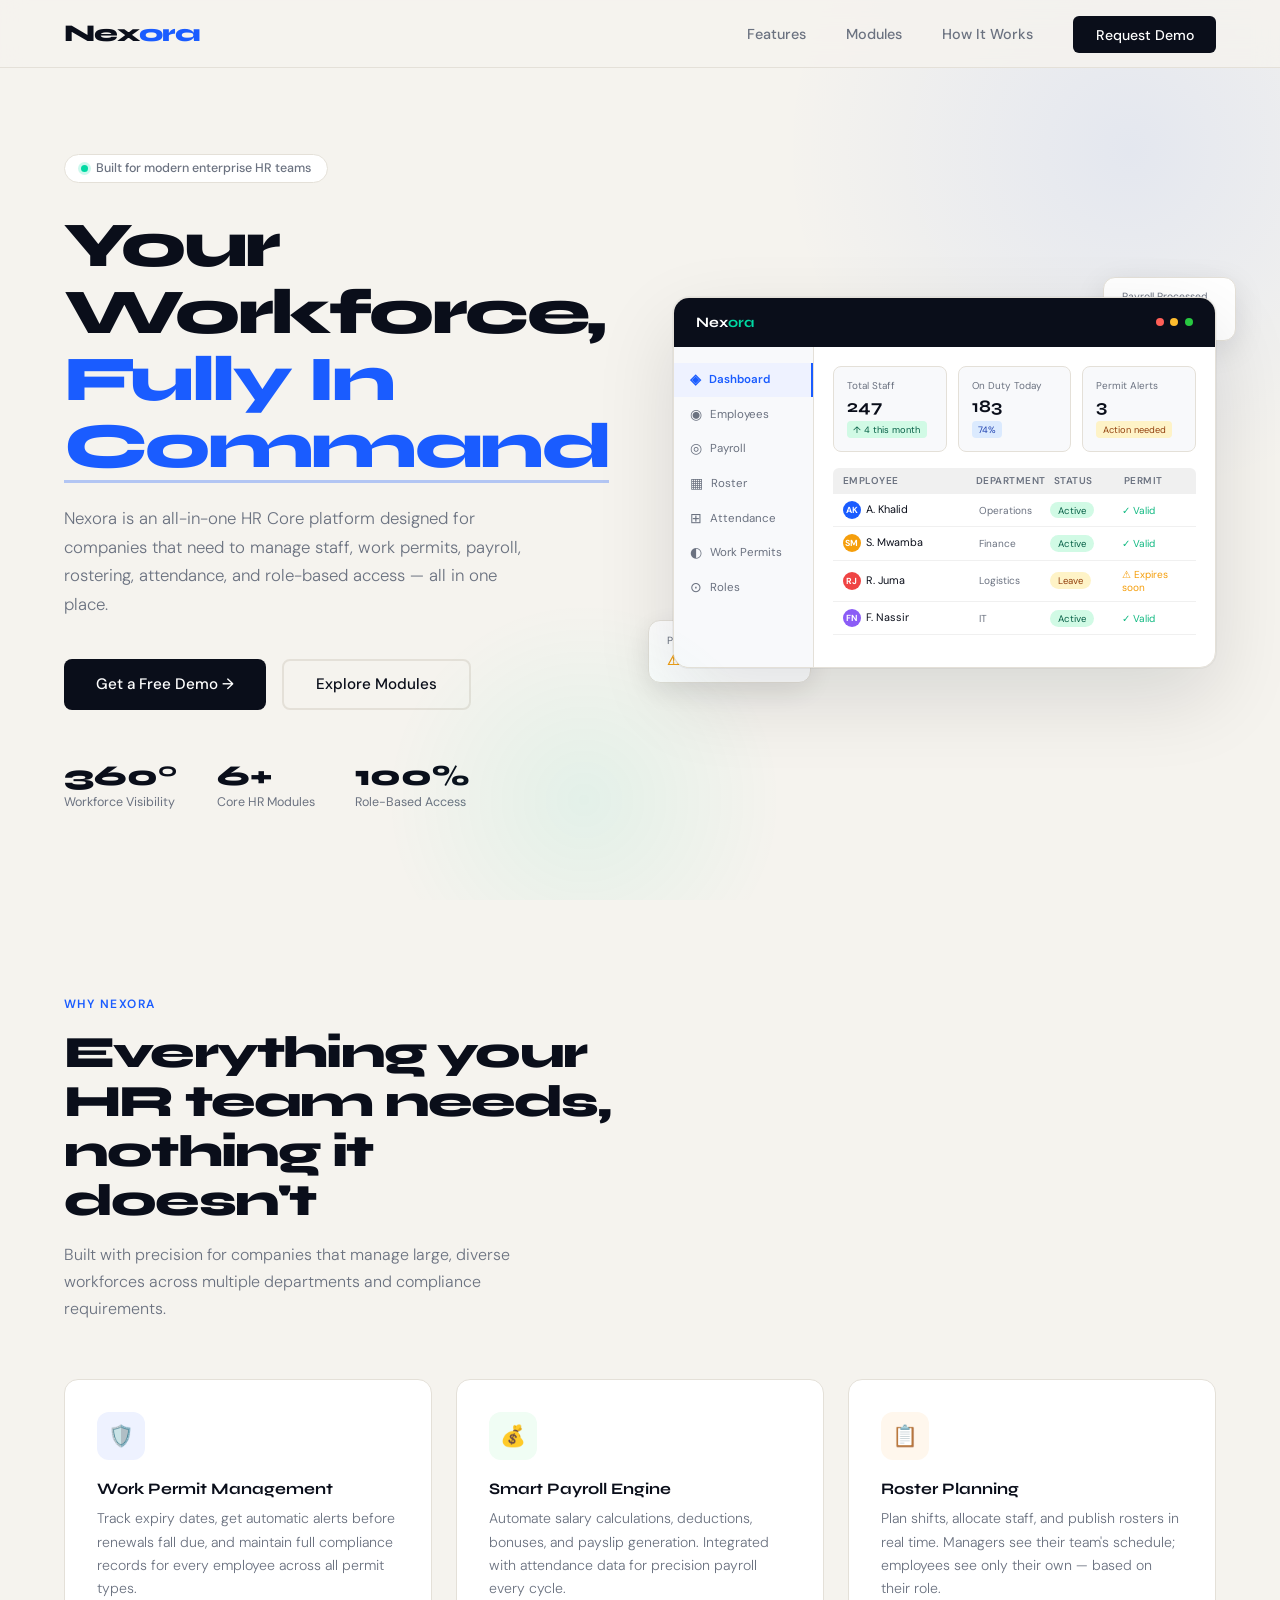
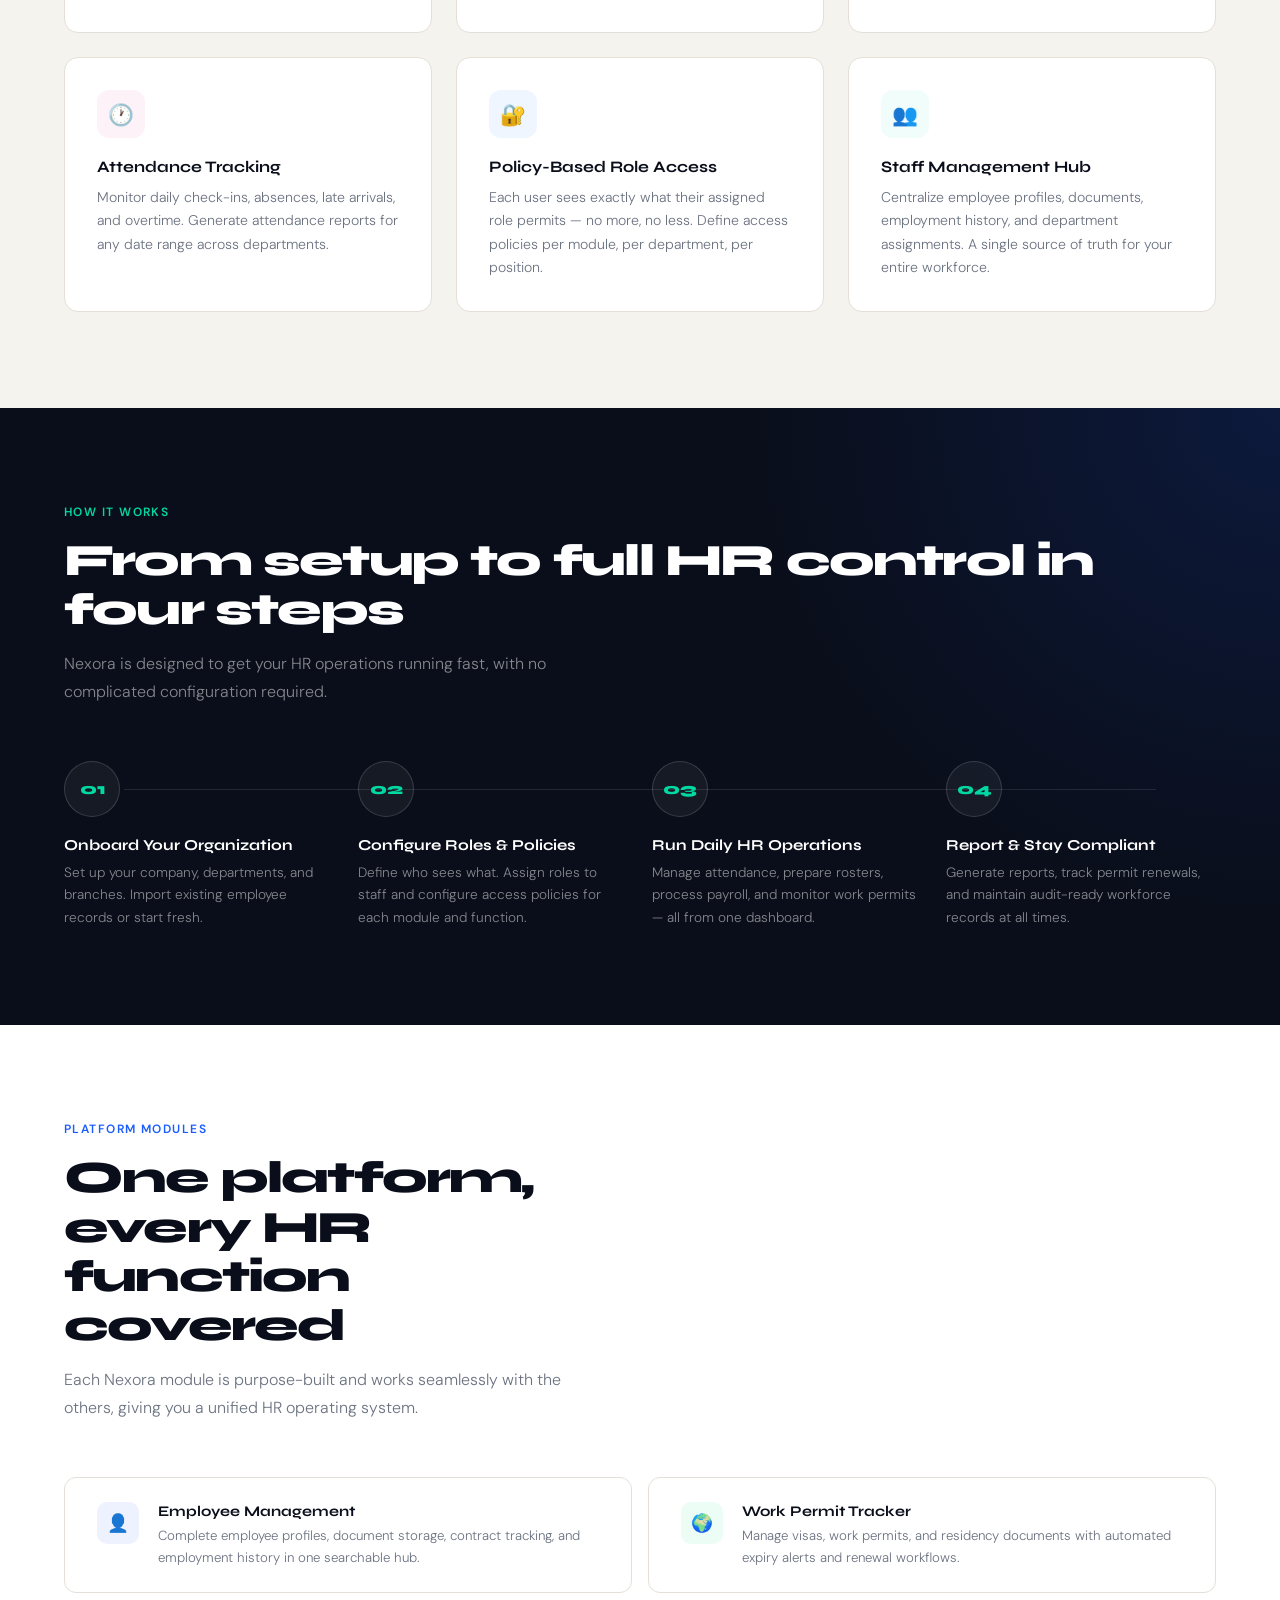
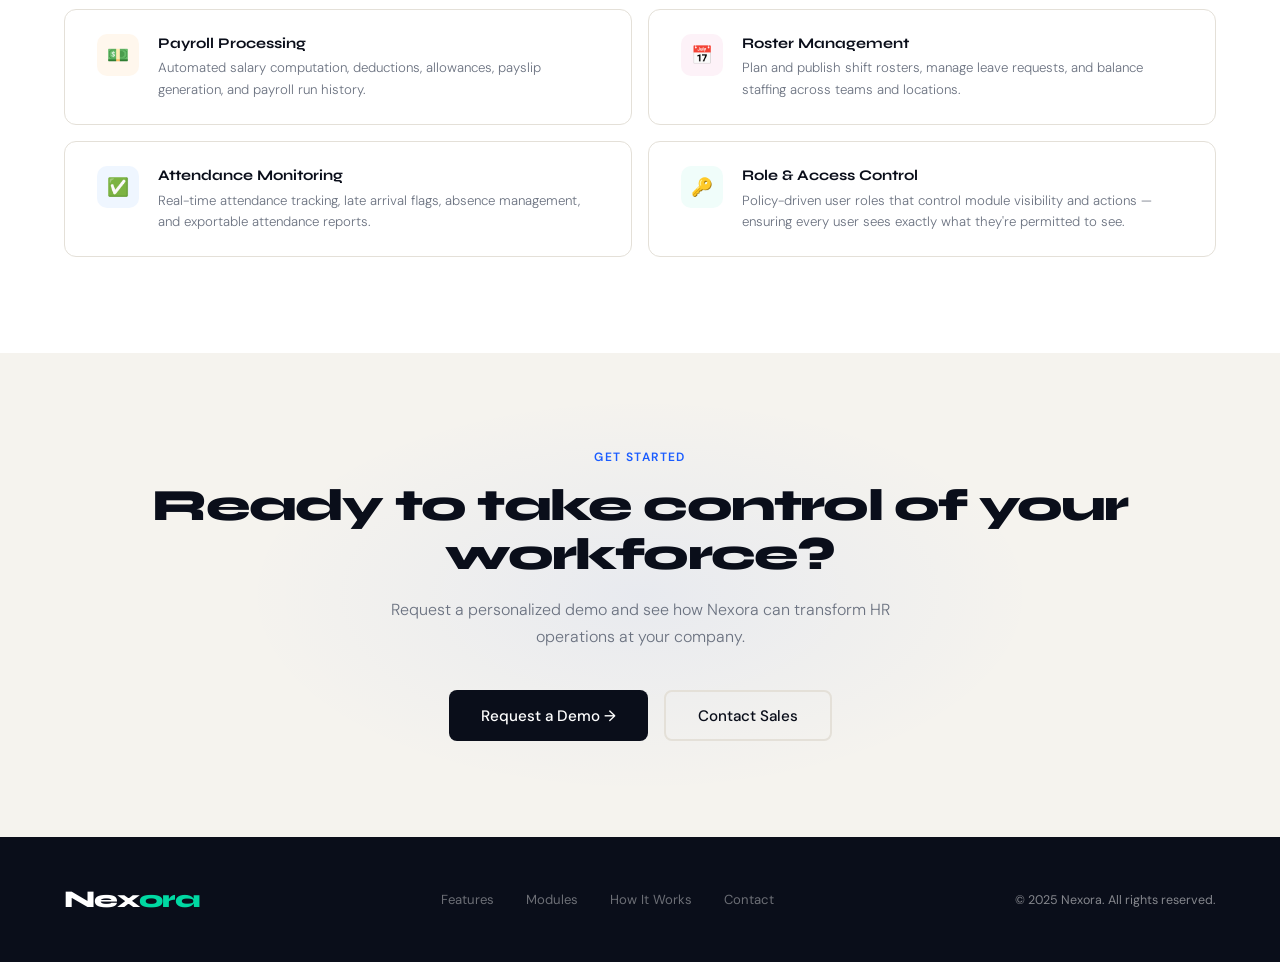
==== index.html @ a64683f5 "restructured the work" ====
<!DOCTYPE html>
<html lang="en">
<head>
<meta charset="UTF-8">
<meta name="viewport" content="width=device-width, initial-scale=1.0">
<title>Nexora — HR Core Workforce Platform</title>
<link href="https://fonts.googleapis.com/css2?family=Syne:wght@400;600;700;800&family=DM+Sans:ital,wght@0,300;0,400;0,500;1,300&display=swap" rel="stylesheet">
<link rel="stylesheet" href="style.css">
</head>
<body>

<!-- NAV -->
<nav>
  <a href="#" class="logo">Nex<span>ora</span></a>
  <ul>
    <li><a href="#features">Features</a></li>
    <li><a href="#modules">Modules</a></li>
    <li><a href="#how">How It Works</a></li>
    <li><a href="#contact" class="nav-cta">Request Demo</a></li>
  </ul>
</nav>

<!-- HERO -->
<section class="hero">
  <div class="hero-content">
    <div class="hero-badge">
      <span class="dot"></span>
      Built for modern enterprise HR teams
    </div>
    <h1 class="hero-title">Your Workforce,<br><em>Fully In Command</em></h1>
    <p class="hero-sub">Nexora is an all-in-one HR Core platform designed for companies that need to manage staff, work permits, payroll, rostering, attendance, and role-based access — all in one place.</p>
    <div class="hero-actions">
      <a href="#contact" class="btn-primary">Get a Free Demo →</a>
      <a href="#modules" class="btn-secondary">Explore Modules</a>
    </div>
    <div class="hero-stats">
      <div class="stat-item">
        <div class="num">360°</div>
        <div class="label">Workforce Visibility</div>
      </div>
      <div class="stat-item">
        <div class="num">6+</div>
        <div class="label">Core HR Modules</div>
      </div>
      <div class="stat-item">
        <div class="num">100%</div>
        <div class="label">Role-Based Access</div>
      </div>
    </div>
  </div>

  <!-- Dashboard mockup -->
  <div class="hero-visual">
    <div class="floating-card float-1">
      <div class="fc-label">Payroll Processed</div>
      <div class="fc-val">$284,500 <span class="fc-arrow">↑</span></div>
    </div>
    <div class="floating-card float-2">
      <div class="fc-label">Permit Expiry Alert</div>
      <div class="fc-val" style="color:#f59e0b; font-size:0.85rem;">⚠ 3 renewals due</div>
    </div>
    <div class="dashboard-mock">
      <div class="mock-topbar">
        <div class="mock-logo">Nex<span>ora</span></div>
        <div class="mock-dots">
          <div class="mock-dot" style="background:#ff5f57"></div>
          <div class="mock-dot" style="background:#febc2e"></div>
          <div class="mock-dot" style="background:#28c840"></div>
        </div>
      </div>
      <div class="mock-body">
        <div class="mock-sidebar">
          <div class="mock-nav-item active"><span class="mock-icon">◈</span> Dashboard</div>
          <div class="mock-nav-item"><span class="mock-icon">◉</span> Employees</div>
          <div class="mock-nav-item"><span class="mock-icon">◎</span> Payroll</div>
          <div class="mock-nav-item"><span class="mock-icon">▦</span> Roster</div>
          <div class="mock-nav-item"><span class="mock-icon">⊞</span> Attendance</div>
          <div class="mock-nav-item"><span class="mock-icon">◐</span> Work Permits</div>
          <div class="mock-nav-item"><span class="mock-icon">⊙</span> Roles</div>
        </div>
        <div class="mock-content">
          <div class="mock-cards">
            <div class="mock-card">
              <div class="mc-label">Total Staff</div>
              <div class="mc-val">247</div>
              <span class="mc-tag tag-green">↑ 4 this month</span>
            </div>
            <div class="mock-card">
              <div class="mc-label">On Duty Today</div>
              <div class="mc-val">183</div>
              <span class="mc-tag tag-blue">74%</span>
            </div>
            <div class="mock-card">
              <div class="mc-label">Permit Alerts</div>
              <div class="mc-val">3</div>
              <span class="mc-tag tag-amber">Action needed</span>
            </div>
          </div>
          <div class="mock-table-head">
            <span>Employee</span>
            <span>Department</span>
            <span>Status</span>
            <span>Permit</span>
          </div>
          <div class="mock-table-row">
            <span><span class="mock-avatar" style="background:#1a5cff">AK</span>A. Khalid</span>
            <span style="color:var(--mid); font-size:0.63rem">Operations</span>
            <span><span class="status-pill" style="background:#d1fae5;color:#065f46">Active</span></span>
            <span style="color:#10b981; font-size:0.63rem">✓ Valid</span>
          </div>
          <div class="mock-table-row">
            <span><span class="mock-avatar" style="background:#f59e0b">SM</span>S. Mwamba</span>
            <span style="color:var(--mid); font-size:0.63rem">Finance</span>
            <span><span class="status-pill" style="background:#d1fae5;color:#065f46">Active</span></span>
            <span style="color:#10b981; font-size:0.63rem">✓ Valid</span>
          </div>
          <div class="mock-table-row">
            <span><span class="mock-avatar" style="background:#ef4444">RJ</span>R. Juma</span>
            <span style="color:var(--mid); font-size:0.63rem">Logistics</span>
            <span><span class="status-pill" style="background:#fef3c7;color:#92400e">Leave</span></span>
            <span style="color:#f59e0b; font-size:0.63rem">⚠ Expires soon</span>
          </div>
          <div class="mock-table-row">
            <span><span class="mock-avatar" style="background:#8b5cf6">FN</span>F. Nassir</span>
            <span style="color:var(--mid); font-size:0.63rem">IT</span>
            <span><span class="status-pill" style="background:#d1fae5;color:#065f46">Active</span></span>
            <span style="color:#10b981; font-size:0.63rem">✓ Valid</span>
          </div>
        </div>
      </div>
    </div>
  </div>
</section>

<!-- FEATURES -->
<section class="section" id="features">
  <div class="reveal">
    <p class="section-label">Why Nexora</p>
    <h2 class="section-title">Everything your HR team needs, nothing it doesn't</h2>
    <p class="section-sub">Built with precision for companies that manage large, diverse workforces across multiple departments and compliance requirements.</p>
  </div>
  <div class="features-grid">
    <div class="feature-card reveal">
      <div class="feat-icon" style="background:#eef2ff">🛡️</div>
      <h3 class="feat-title">Work Permit Management</h3>
      <p class="feat-desc">Track expiry dates, get automatic alerts before renewals fall due, and maintain full compliance records for every employee across all permit types.</p>
    </div>
    <div class="feature-card reveal">
      <div class="feat-icon" style="background:#f0fdf4">💰</div>
      <h3 class="feat-title">Smart Payroll Engine</h3>
      <p class="feat-desc">Automate salary calculations, deductions, bonuses, and payslip generation. Integrated with attendance data for precision payroll every cycle.</p>
    </div>
    <div class="feature-card reveal">
      <div class="feat-icon" style="background:#fff7ed">📋</div>
      <h3 class="feat-title">Roster Planning</h3>
      <p class="feat-desc">Plan shifts, allocate staff, and publish rosters in real time. Managers see their team's schedule; employees see only their own — based on their role.</p>
    </div>
    <div class="feature-card reveal">
      <div class="feat-icon" style="background:#fdf2f8">🕐</div>
      <h3 class="feat-title">Attendance Tracking</h3>
      <p class="feat-desc">Monitor daily check-ins, absences, late arrivals, and overtime. Generate attendance reports for any date range across departments.</p>
    </div>
    <div class="feature-card reveal">
      <div class="feat-icon" style="background:#eff6ff">🔐</div>
      <h3 class="feat-title">Policy-Based Role Access</h3>
      <p class="feat-desc">Each user sees exactly what their assigned role permits — no more, no less. Define access policies per module, per department, per position.</p>
    </div>
    <div class="feature-card reveal">
      <div class="feat-icon" style="background:#f0fdfa">👥</div>
      <h3 class="feat-title">Staff Management Hub</h3>
      <p class="feat-desc">Centralize employee profiles, documents, employment history, and department assignments. A single source of truth for your entire workforce.</p>
    </div>
  </div>
</section>

<!-- HOW IT WORKS -->
<section class="how-section" id="how">
  <div class="reveal">
    <p class="section-label">How It Works</p>
    <h2 class="section-title" style="color:#fff; max-width:100%">From setup to full HR control in four steps</h2>
    <p class="section-sub">Nexora is designed to get your HR operations running fast, with no complicated configuration required.</p>
  </div>
  <div class="steps-grid">
    <div class="step-item reveal">
      <div class="step-num">01</div>
      <h3 class="step-title">Onboard Your Organization</h3>
      <p class="step-desc">Set up your company, departments, and branches. Import existing employee records or start fresh.</p>
    </div>
    <div class="step-item reveal">
      <div class="step-num">02</div>
      <h3 class="step-title">Configure Roles & Policies</h3>
      <p class="step-desc">Define who sees what. Assign roles to staff and configure access policies for each module and function.</p>
    </div>
    <div class="step-item reveal">
      <div class="step-num">03</div>
      <h3 class="step-title">Run Daily HR Operations</h3>
      <p class="step-desc">Manage attendance, prepare rosters, process payroll, and monitor work permits — all from one dashboard.</p>
    </div>
    <div class="step-item reveal">
      <div class="step-num">04</div>
      <h3 class="step-title">Report & Stay Compliant</h3>
      <p class="step-desc">Generate reports, track permit renewals, and maintain audit-ready workforce records at all times.</p>
    </div>
  </div>
</section>

<!-- MODULES -->
<section class="modules-section" id="modules">
  <div class="reveal">
    <p class="section-label">Platform Modules</p>
    <h2 class="section-title">One platform, every HR function covered</h2>
    <p class="section-sub">Each Nexora module is purpose-built and works seamlessly with the others, giving you a unified HR operating system.</p>
  </div>
  <div class="modules-grid">
    <div class="module-item reveal">
      <div class="module-icon-wrap" style="background:#eef2ff">👤</div>
      <div>
        <h4 class="module-title">Employee Management</h4>
        <p class="module-desc">Complete employee profiles, document storage, contract tracking, and employment history in one searchable hub.</p>
      </div>
    </div>
    <div class="module-item reveal">
      <div class="module-icon-wrap" style="background:#ecfdf5">🌍</div>
      <div>
        <h4 class="module-title">Work Permit Tracker</h4>
        <p class="module-desc">Manage visas, work permits, and residency documents with automated expiry alerts and renewal workflows.</p>
      </div>
    </div>
    <div class="module-item reveal">
      <div class="module-icon-wrap" style="background:#fff7ed">💵</div>
      <div>
        <h4 class="module-title">Payroll Processing</h4>
        <p class="module-desc">Automated salary computation, deductions, allowances, payslip generation, and payroll run history.</p>
      </div>
    </div>
    <div class="module-item reveal">
      <div class="module-icon-wrap" style="background:#fdf2f8">📅</div>
      <div>
        <h4 class="module-title">Roster Management</h4>
        <p class="module-desc">Plan and publish shift rosters, manage leave requests, and balance staffing across teams and locations.</p>
      </div>
    </div>
    <div class="module-item reveal">
      <div class="module-icon-wrap" style="background:#eff6ff">✅</div>
      <div>
        <h4 class="module-title">Attendance Monitoring</h4>
        <p class="module-desc">Real-time attendance tracking, late arrival flags, absence management, and exportable attendance reports.</p>
      </div>
    </div>
    <div class="module-item reveal">
      <div class="module-icon-wrap" style="background:#f0fdfa">🔑</div>
      <div>
        <h4 class="module-title">Role & Access Control</h4>
        <p class="module-desc">Policy-driven user roles that control module visibility and actions — ensuring every user sees exactly what they're permitted to see.</p>
      </div>
    </div>
  </div>
</section>

<!-- CTA -->
<section class="cta-section" id="contact">
  <div class="reveal">
    <p class="section-label">Get Started</p>
    <h2 class="section-title">Ready to take control of your workforce?</h2>
    <p class="section-sub">Request a personalized demo and see how Nexora can transform HR operations at your company.</p>
    <div style="display:flex; gap:1rem; justify-content:center; flex-wrap:wrap;">
      <a href="mailto:hello@nexora.io" class="btn-primary">Request a Demo →</a>
      <a href="mailto:hello@nexora.io" class="btn-secondary">Contact Sales</a>
    </div>
  </div>
</section>

<!-- FOOTER -->
<footer>
  <a href="#" class="logo">Nex<span style="color:var(--accent2)">ora</span></a>
  <div class="footer-links">
    <a href="#features">Features</a>
    <a href="#modules">Modules</a>
    <a href="#how">How It Works</a>
    <a href="#contact">Contact</a>
  </div>
  <p class="copy">© 2025 Nexora. All rights reserved.</p>
</footer>

<script>
  // Scroll reveal
  const reveals = document.querySelectorAll('.reveal');
  const observer = new IntersectionObserver((entries) => {
    entries.forEach((entry, i) => {
      if (entry.isIntersecting) {
        const delay = entry.target.closest('.features-grid, .steps-grid, .modules-grid')
          ? Array.from(entry.target.parentElement.children).indexOf(entry.target) * 80
          : 0;
        setTimeout(() => entry.target.classList.add('visible'), delay);
      }
    });
  }, { threshold: 0.1 });
  reveals.forEach(el => observer.observe(el));
</script>
</body>
</html>
---- style.css ----
:root {
    --ink: #0a0e1a;
    --paper: #f5f3ee;
    --accent: #1a5cff;
    --accent2: #00d9a3;
    --mid: #6b7280;
    --card-bg: #ffffff;
    --border: #e4e0d8;
  }

  *, *::before, *::after { box-sizing: border-box; margin: 0; padding: 0; }

  html { scroll-behavior: smooth; }

  body {
    font-family: 'DM Sans', sans-serif;
    background: var(--paper);
    color: var(--ink);
    overflow-x: hidden;
  }

  /* ─── NAV ─── */
  nav {
    position: fixed; top: 0; left: 0; right: 0; z-index: 100;
    display: flex; align-items: center; justify-content: space-between;
    padding: 1.2rem 4rem;
    background: rgba(245,243,238,0.85);
    backdrop-filter: blur(12px);
    border-bottom: 1px solid var(--border);
  }

  .logo {
    font-family: 'Syne', sans-serif;
    font-weight: 800;
    font-size: 1.5rem;
    letter-spacing: -0.03em;
    color: var(--ink);
    text-decoration: none;
  }
  .logo span { color: var(--accent); }

  nav ul { list-style: none; display: flex; gap: 2.5rem; }
  nav ul a {
    text-decoration: none;
    font-size: 0.9rem;
    font-weight: 500;
    color: var(--mid);
    transition: color 0.2s;
  }
  nav ul a:hover { color: var(--ink); }

  .nav-cta {
    background: var(--ink);
    color: #fff !important;
    padding: 0.6rem 1.4rem;
    border-radius: 6px;
    font-weight: 500;
    font-size: 0.88rem;
    transition: background 0.2s !important;
  }
  .nav-cta:hover { background: var(--accent) !important; color: #fff !important; }

  /* ─── HERO ─── */
  .hero {
    min-height: 100vh;
    display: grid;
    grid-template-columns: 1fr 1fr;
    align-items: center;
    padding: 8rem 4rem 4rem;
    gap: 4rem;
    position: relative;
    overflow: hidden;
  }

  .hero::before {
    content: '';
    position: absolute; top: -200px; right: -200px;
    width: 700px; height: 700px;
    background: radial-gradient(circle, rgba(26,92,255,0.08) 0%, transparent 70%);
    pointer-events: none;
  }
  .hero::after {
    content: '';
    position: absolute; bottom: -100px; left: 30%;
    width: 400px; height: 400px;
    background: radial-gradient(circle, rgba(0,217,163,0.07) 0%, transparent 70%);
    pointer-events: none;
  }

  .hero-badge {
    display: inline-flex; align-items: center; gap: 0.5rem;
    background: #fff;
    border: 1px solid var(--border);
    border-radius: 100px;
    padding: 0.35rem 1rem;
    font-size: 0.78rem;
    font-weight: 500;
    color: var(--mid);
    margin-bottom: 1.8rem;
    animation: fadeUp 0.6s ease both;
  }
  .hero-badge .dot {
    width: 7px; height: 7px; border-radius: 50%;
    background: var(--accent2);
    box-shadow: 0 0 0 3px rgba(0,217,163,0.2);
  }

  .hero-title {
    font-family: 'Syne', sans-serif;
    font-weight: 800;
    font-size: clamp(2.8rem, 5vw, 4.2rem);
    line-height: 1.05;
    letter-spacing: -0.04em;
    margin-bottom: 1.5rem;
    animation: fadeUp 0.7s 0.1s ease both;
  }
  .hero-title em {
    font-style: normal;
    color: var(--accent);
    position: relative;
  }
  .hero-title em::after {
    content: '';
    position: absolute; bottom: 2px; left: 0; right: 0; height: 3px;
    background: var(--accent);
    opacity: 0.3;
  }

  .hero-sub {
    font-size: 1.05rem;
    color: var(--mid);
    line-height: 1.7;
    max-width: 480px;
    margin-bottom: 2.5rem;
    font-weight: 300;
    animation: fadeUp 0.7s 0.2s ease both;
  }

  .hero-actions {
    display: flex; gap: 1rem; flex-wrap: wrap;
    animation: fadeUp 0.7s 0.3s ease both;
  }

  .btn-primary {
    background: var(--ink);
    color: #fff;
    padding: 0.85rem 2rem;
    border-radius: 8px;
    font-family: 'DM Sans', sans-serif;
    font-size: 0.95rem;
    font-weight: 500;
    border: none;
    cursor: pointer;
    text-decoration: none;
    transition: all 0.2s;
    display: inline-flex; align-items: center; gap: 0.5rem;
  }
  .btn-primary:hover { background: var(--accent); transform: translateY(-2px); }

  .btn-secondary {
    background: transparent;
    color: var(--ink);
    padding: 0.85rem 2rem;
    border-radius: 8px;
    font-family: 'DM Sans', sans-serif;
    font-size: 0.95rem;
    font-weight: 500;
    border: 2px solid var(--border);
    cursor: pointer;
    text-decoration: none;
    transition: all 0.2s;
  }
  .btn-secondary:hover { border-color: var(--ink); transform: translateY(-2px); }

  .hero-stats {
    display: flex; gap: 2.5rem; margin-top: 3rem;
    animation: fadeUp 0.7s 0.4s ease both;
  }
  .stat-item .num {
    font-family: 'Syne', sans-serif;
    font-size: 1.8rem;
    font-weight: 800;
    color: var(--ink);
  }
  .stat-item .label {
    font-size: 0.78rem;
    color: var(--mid);
    margin-top: 0.1rem;
  }

  /* Hero visual */
  .hero-visual {
    position: relative;
    animation: fadeUp 0.8s 0.2s ease both;
  }

  .dashboard-mock {
    background: #fff;
    border-radius: 16px;
    border: 1px solid var(--border);
    box-shadow: 0 30px 80px rgba(10,14,26,0.12), 0 0 0 1px rgba(10,14,26,0.04);
    overflow: hidden;
    position: relative;
  }

  .mock-topbar {
    background: var(--ink);
    padding: 1rem 1.4rem;
    display: flex; align-items: center; justify-content: space-between;
  }
  .mock-topbar .mock-logo {
    font-family: 'Syne', sans-serif;
    font-weight: 700;
    font-size: 0.9rem;
    color: #fff;
  }
  .mock-topbar .mock-logo span { color: var(--accent2); }
  .mock-dots { display: flex; gap: 0.4rem; }
  .mock-dot { width: 8px; height: 8px; border-radius: 50%; }

  .mock-body { display: flex; height: 320px; }

  .mock-sidebar {
    width: 140px;
    background: #f8f9fb;
    border-right: 1px solid var(--border);
    padding: 1rem 0;
    flex-shrink: 0;
  }
  .mock-nav-item {
    padding: 0.55rem 1rem;
    font-size: 0.72rem;
    color: var(--mid);
    display: flex; align-items: center; gap: 0.5rem;
    cursor: pointer;
  }
  .mock-nav-item.active {
    background: #eef2ff;
    color: var(--accent);
    font-weight: 600;
    border-right: 2px solid var(--accent);
  }
  .mock-icon { font-size: 0.85rem; }

  .mock-content {
    flex: 1;
    padding: 1.2rem;
    overflow: hidden;
  }

  .mock-cards {
    display: grid; grid-template-columns: repeat(3, 1fr); gap: 0.7rem;
    margin-bottom: 1rem;
  }
  .mock-card {
    background: #f8f9fb;
    border-radius: 8px;
    padding: 0.8rem;
    border: 1px solid var(--border);
  }
  .mock-card .mc-label { font-size: 0.62rem; color: var(--mid); }
  .mock-card .mc-val {
    font-family: 'Syne', sans-serif;
    font-size: 1.1rem;
    font-weight: 700;
    margin-top: 0.2rem;
  }
  .mock-card .mc-tag {
    font-size: 0.58rem;
    padding: 0.15rem 0.4rem;
    border-radius: 4px;
    margin-top: 0.3rem;
    display: inline-block;
  }
  .tag-green { background: #d1fae5; color: #065f46; }
  .tag-blue { background: #dbeafe; color: #1e40af; }
  .tag-amber { background: #fef3c7; color: #92400e; }

  .mock-table-head {
    display: grid;
    grid-template-columns: 2fr 1fr 1fr 1fr;
    gap: 0.5rem;
    padding: 0.4rem 0.6rem;
    background: #f0f0f0;
    border-radius: 6px 6px 0 0;
    font-size: 0.62rem;
    color: var(--mid);
    font-weight: 600;
    text-transform: uppercase;
    letter-spacing: 0.05em;
  }
  .mock-table-row {
    display: grid;
    grid-template-columns: 2fr 1fr 1fr 1fr;
    gap: 0.5rem;
    padding: 0.45rem 0.6rem;
    font-size: 0.68rem;
    border-bottom: 1px solid #f0f0f0;
    align-items: center;
  }
  .mock-avatar {
    width: 18px; height: 18px; border-radius: 50%;
    display: inline-flex; align-items: center; justify-content: center;
    font-size: 0.55rem; color: #fff; font-weight: 700;
    margin-right: 0.35rem;
  }
  .status-pill {
    font-size: 0.6rem;
    padding: 0.12rem 0.5rem;
    border-radius: 20px;
    display: inline-block;
  }

  .floating-card {
    position: absolute;
    background: #fff;
    border-radius: 12px;
    border: 1px solid var(--border);
    box-shadow: 0 8px 30px rgba(10,14,26,0.1);
    padding: 0.8rem 1.1rem;
    animation: float 3s ease-in-out infinite;
  }
  .float-1 { top: -20px; right: -20px; font-size: 0.72rem; }
  .float-2 { bottom: -15px; left: -25px; font-size: 0.72rem; }

  .fc-label { color: var(--mid); font-size: 0.65rem; margin-bottom: 0.3rem; }
  .fc-val { font-family: 'Syne', sans-serif; font-weight: 700; font-size: 1rem; display: flex; align-items: center; gap: 0.4rem; }
  .fc-arrow { color: var(--accent2); font-size: 0.8rem; }

  /* ─── FEATURES ─── */
  .section { padding: 6rem 4rem; }
  .section-label {
    font-size: 0.75rem;
    font-weight: 600;
    letter-spacing: 0.12em;
    text-transform: uppercase;
    color: var(--accent);
    margin-bottom: 1rem;
  }
  .section-title {
    font-family: 'Syne', sans-serif;
    font-weight: 800;
    font-size: clamp(2rem, 3.5vw, 2.8rem);
    letter-spacing: -0.04em;
    line-height: 1.1;
    max-width: 560px;
    margin-bottom: 1rem;
  }
  .section-sub {
    color: var(--mid);
    font-size: 1rem;
    line-height: 1.7;
    max-width: 500px;
    font-weight: 300;
    margin-bottom: 3.5rem;
  }

  .features-grid {
    display: grid;
    grid-template-columns: repeat(3, 1fr);
    gap: 1.5rem;
  }

  .feature-card {
    background: #fff;
    border: 1px solid var(--border);
    border-radius: 14px;
    padding: 2rem;
    transition: all 0.25s;
    position: relative;
    overflow: hidden;
  }
  .feature-card::before {
    content: '';
    position: absolute; top: 0; left: 0; right: 0; height: 3px;
    background: var(--accent);
    transform: scaleX(0);
    transform-origin: left;
    transition: transform 0.3s ease;
  }
  .feature-card:hover { transform: translateY(-4px); box-shadow: 0 20px 50px rgba(10,14,26,0.08); }
  .feature-card:hover::before { transform: scaleX(1); }

  .feat-icon {
    width: 48px; height: 48px;
    border-radius: 12px;
    display: flex; align-items: center; justify-content: center;
    font-size: 1.3rem;
    margin-bottom: 1.2rem;
  }

  .feat-title {
    font-family: 'Syne', sans-serif;
    font-weight: 700;
    font-size: 1rem;
    margin-bottom: 0.6rem;
  }
  .feat-desc {
    font-size: 0.88rem;
    color: var(--mid);
    line-height: 1.65;
    font-weight: 300;
  }

  /* ─── HOW IT WORKS ─── */
  .how-section {
    background: var(--ink);
    color: #fff;
    padding: 6rem 4rem;
    position: relative;
    overflow: hidden;
  }
  .how-section::before {
    content: '';
    position: absolute; top: 0; right: 0;
    width: 50%;
    height: 100%;
    background: radial-gradient(ellipse at top right, rgba(26,92,255,0.15) 0%, transparent 60%);
    pointer-events: none;
  }

  .how-section .section-label { color: var(--accent2); }
  .how-section .section-title { color: #fff; }
  .how-section .section-sub { color: rgba(255,255,255,0.5); }

  .steps-grid {
    display: grid;
    grid-template-columns: repeat(4, 1fr);
    gap: 1.5rem;
    position: relative;
  }
  .steps-grid::before {
    content: '';
    position: absolute;
    top: 28px; left: 60px; right: 60px;
    height: 1px;
    background: rgba(255,255,255,0.1);
  }

  .step-item { position: relative; }
  .step-num {
    width: 56px; height: 56px;
    border-radius: 50%;
    border: 1px solid rgba(255,255,255,0.15);
    background: rgba(255,255,255,0.05);
    display: flex; align-items: center; justify-content: center;
    font-family: 'Syne', sans-serif;
    font-weight: 800;
    font-size: 1rem;
    color: var(--accent2);
    margin-bottom: 1.2rem;
    position: relative; z-index: 1;
  }
  .step-title {
    font-family: 'Syne', sans-serif;
    font-weight: 700;
    font-size: 0.95rem;
    margin-bottom: 0.5rem;
    color: #fff;
  }
  .step-desc {
    font-size: 0.85rem;
    color: rgba(255,255,255,0.5);
    line-height: 1.65;
    font-weight: 300;
  }

  /* ─── MODULES ─── */
  .modules-section { padding: 6rem 4rem; background: #fff; }

  .modules-grid {
    display: grid;
    grid-template-columns: 1fr 1fr;
    gap: 1rem;
  }

  .module-item {
    border: 1px solid var(--border);
    border-radius: 12px;
    padding: 1.5rem 2rem;
    display: flex; align-items: flex-start; gap: 1.2rem;
    transition: all 0.2s;
    cursor: default;
  }
  .module-item:hover { background: #f8f9fb; border-color: #ddd; }

  .module-icon-wrap {
    width: 42px; height: 42px; flex-shrink: 0;
    border-radius: 10px;
    display: flex; align-items: center; justify-content: center;
    font-size: 1.1rem;
  }
  .module-title {
    font-family: 'Syne', sans-serif;
    font-weight: 700;
    font-size: 0.92rem;
    margin-bottom: 0.35rem;
  }
  .module-desc {
    font-size: 0.83rem;
    color: var(--mid);
    line-height: 1.6;
    font-weight: 300;
  }

  /* ─── CTA SECTION ─── */
  .cta-section {
    padding: 6rem 4rem;
    text-align: center;
    position: relative;
    overflow: hidden;
  }
  .cta-section::before {
    content: '';
    position: absolute; top: 50%; left: 50%; transform: translate(-50%,-50%);
    width: 800px; height: 400px;
    background: radial-gradient(ellipse, rgba(26,92,255,0.06) 0%, transparent 70%);
    pointer-events: none;
  }

  .cta-section .section-title { max-width: 100%; margin: 0 auto 1rem; }
  .cta-section .section-sub { max-width: 500px; margin: 0 auto 2.5rem; }

  /* ─── FOOTER ─── */
  footer {
    background: var(--ink);
    color: rgba(255,255,255,0.5);
    padding: 3rem 4rem;
    display: flex; align-items: center; justify-content: space-between;
    flex-wrap: wrap; gap: 1rem;
  }
  footer .logo { color: #fff; }
  footer .footer-links { display: flex; gap: 2rem; font-size: 0.82rem; }
  footer .footer-links a { color: rgba(255,255,255,0.4); text-decoration: none; transition: color 0.2s; }
  footer .footer-links a:hover { color: #fff; }
  footer .copy { font-size: 0.78rem; }

  /* ─── ANIMATIONS ─── */
  @keyframes fadeUp {
    from { opacity: 0; transform: translateY(24px); }
    to { opacity: 1; transform: translateY(0); }
  }
  @keyframes float {
    0%, 100% { transform: translateY(0); }
    50% { transform: translateY(-8px); }
  }

  .reveal {
    opacity: 0;
    transform: translateY(30px);
    transition: opacity 0.7s ease, transform 0.7s ease;
  }
  .reveal.visible {
    opacity: 1;
    transform: translateY(0);
  }

  @media (max-width: 900px) {
    nav { padding: 1rem 1.5rem; }
    nav ul { display: none; }
    .hero { grid-template-columns: 1fr; padding: 7rem 1.5rem 3rem; }
    .hero-visual { display: none; }
    .section, .how-section, .modules-section, .cta-section { padding: 4rem 1.5rem; }
    .features-grid { grid-template-columns: 1fr; }
    .steps-grid { grid-template-columns: 1fr 1fr; }
    .modules-grid { grid-template-columns: 1fr; }
    footer { flex-direction: column; align-items: flex-start; padding: 2rem 1.5rem; }
  }
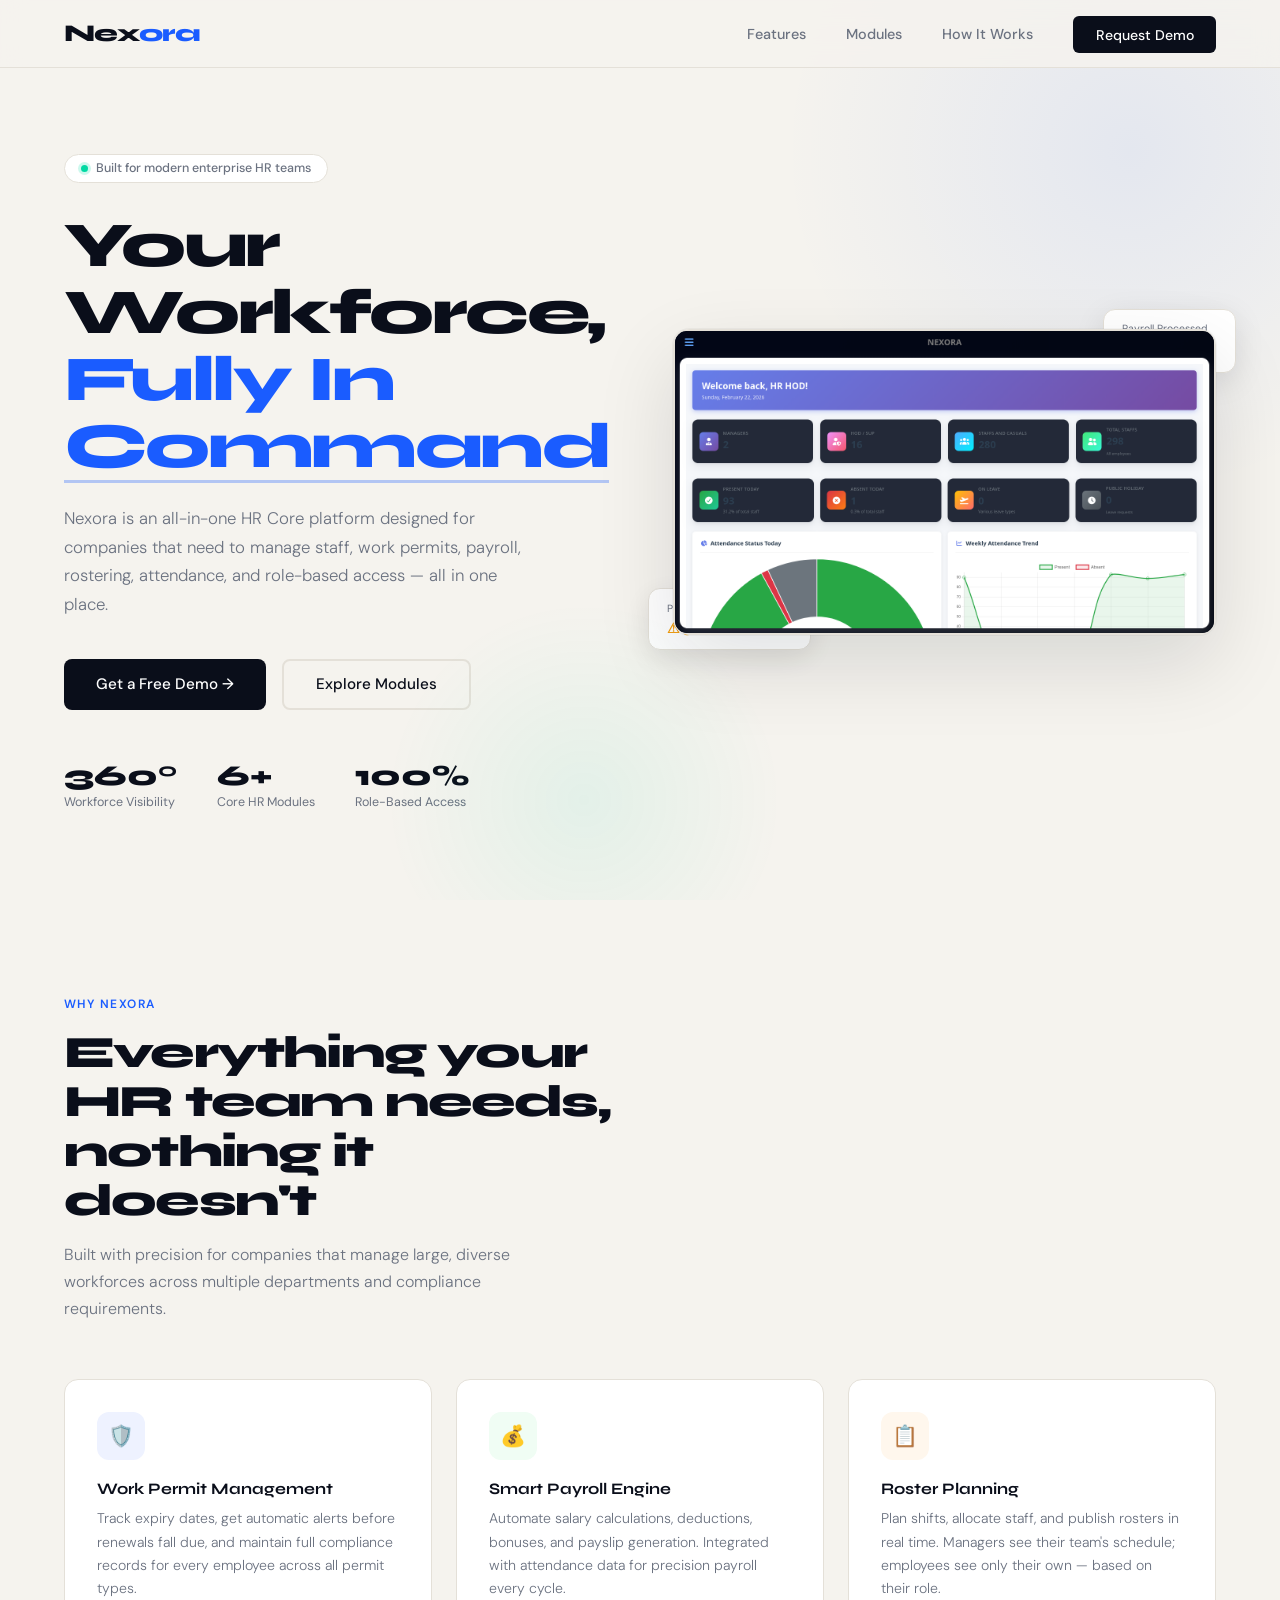
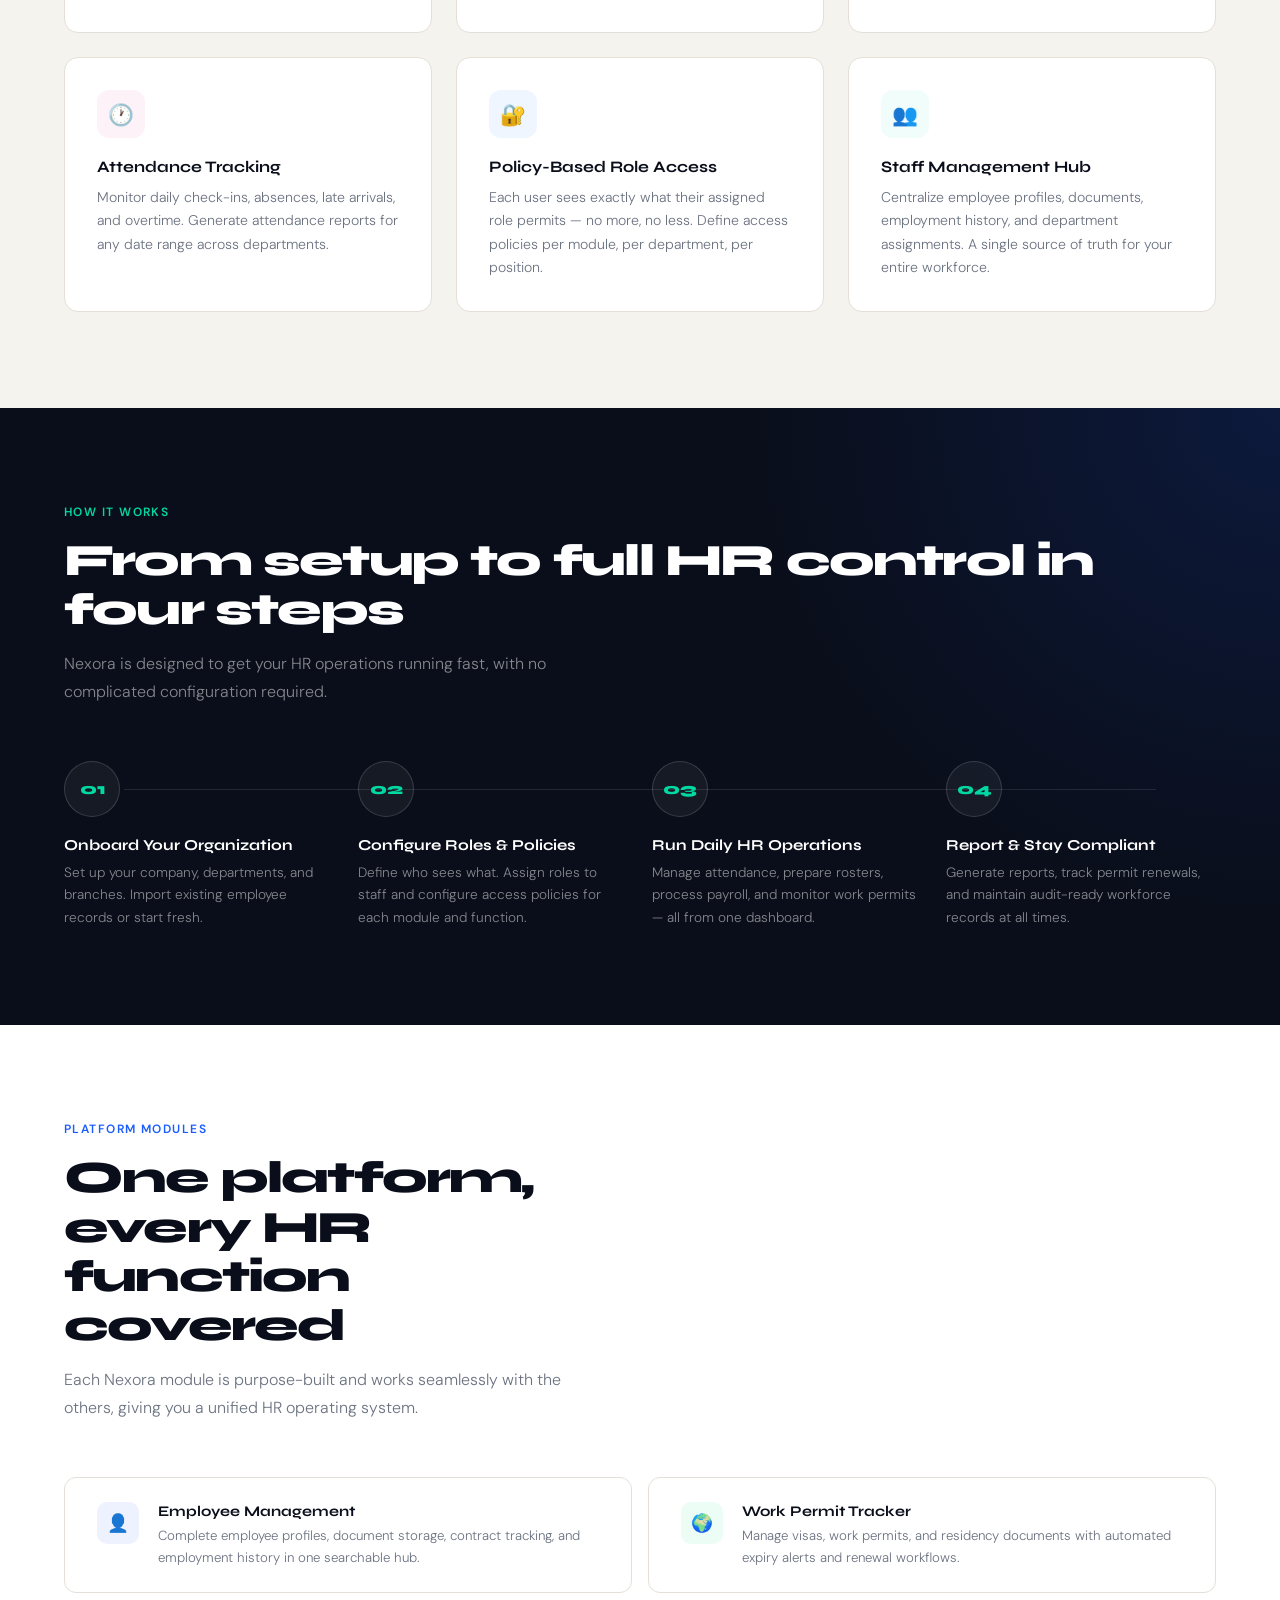
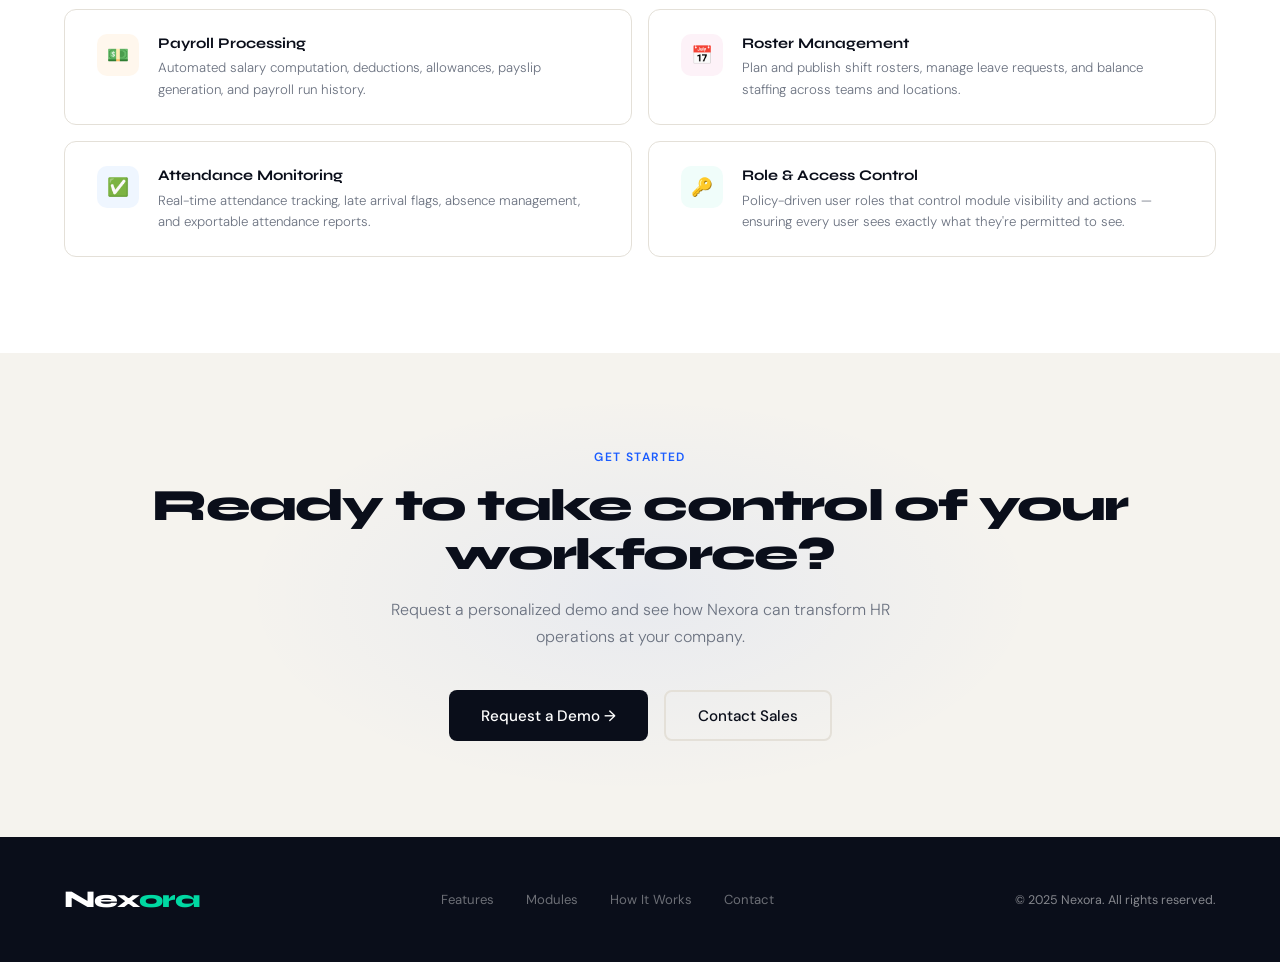
==== commit 84696e50: "pic nicely inserted" ====
--- a/index.html
+++ b/index.html
@@ -60,7 +60,10 @@
       <div class="fc-val" style="color:#f59e0b; font-size:0.85rem;">⚠ 3 renewals due</div>
     </div>
     <div class="dashboard-mock">
-      <div class="mock-topbar">
+      <div class="dashboard-shot">
+        <img src="image.png" alt="">
+      </div>
+      <!-- <div class="mock-topbar">
         <div class="mock-logo">Nex<span>ora</span></div>
         <div class="mock-dots">
           <div class="mock-dot" style="background:#ff5f57"></div>
@@ -127,7 +130,7 @@
             <span style="color:#10b981; font-size:0.63rem">✓ Valid</span>
           </div>
         </div>
-      </div>
+      </div> -->
     </div>
   </div>
 </section>
--- a/style.css
+++ b/style.css
@@ -59,6 +59,14 @@
     transition: background 0.2s !important;
   }
   .nav-cta:hover { background: var(--accent) !important; color: #fff !important; }
+
+.dashboard-shot img {
+  width: 100%;
+  display: block;
+  border-radius: 12px;
+  border: 1px solid var(--border);
+  box-shadow: 0 30px 80px rgba(10,14,26,0.12), 0 0 0 1px rgba(10,14,26,0.04);
+}
 
   /* ─── HERO ─── */
   .hero {
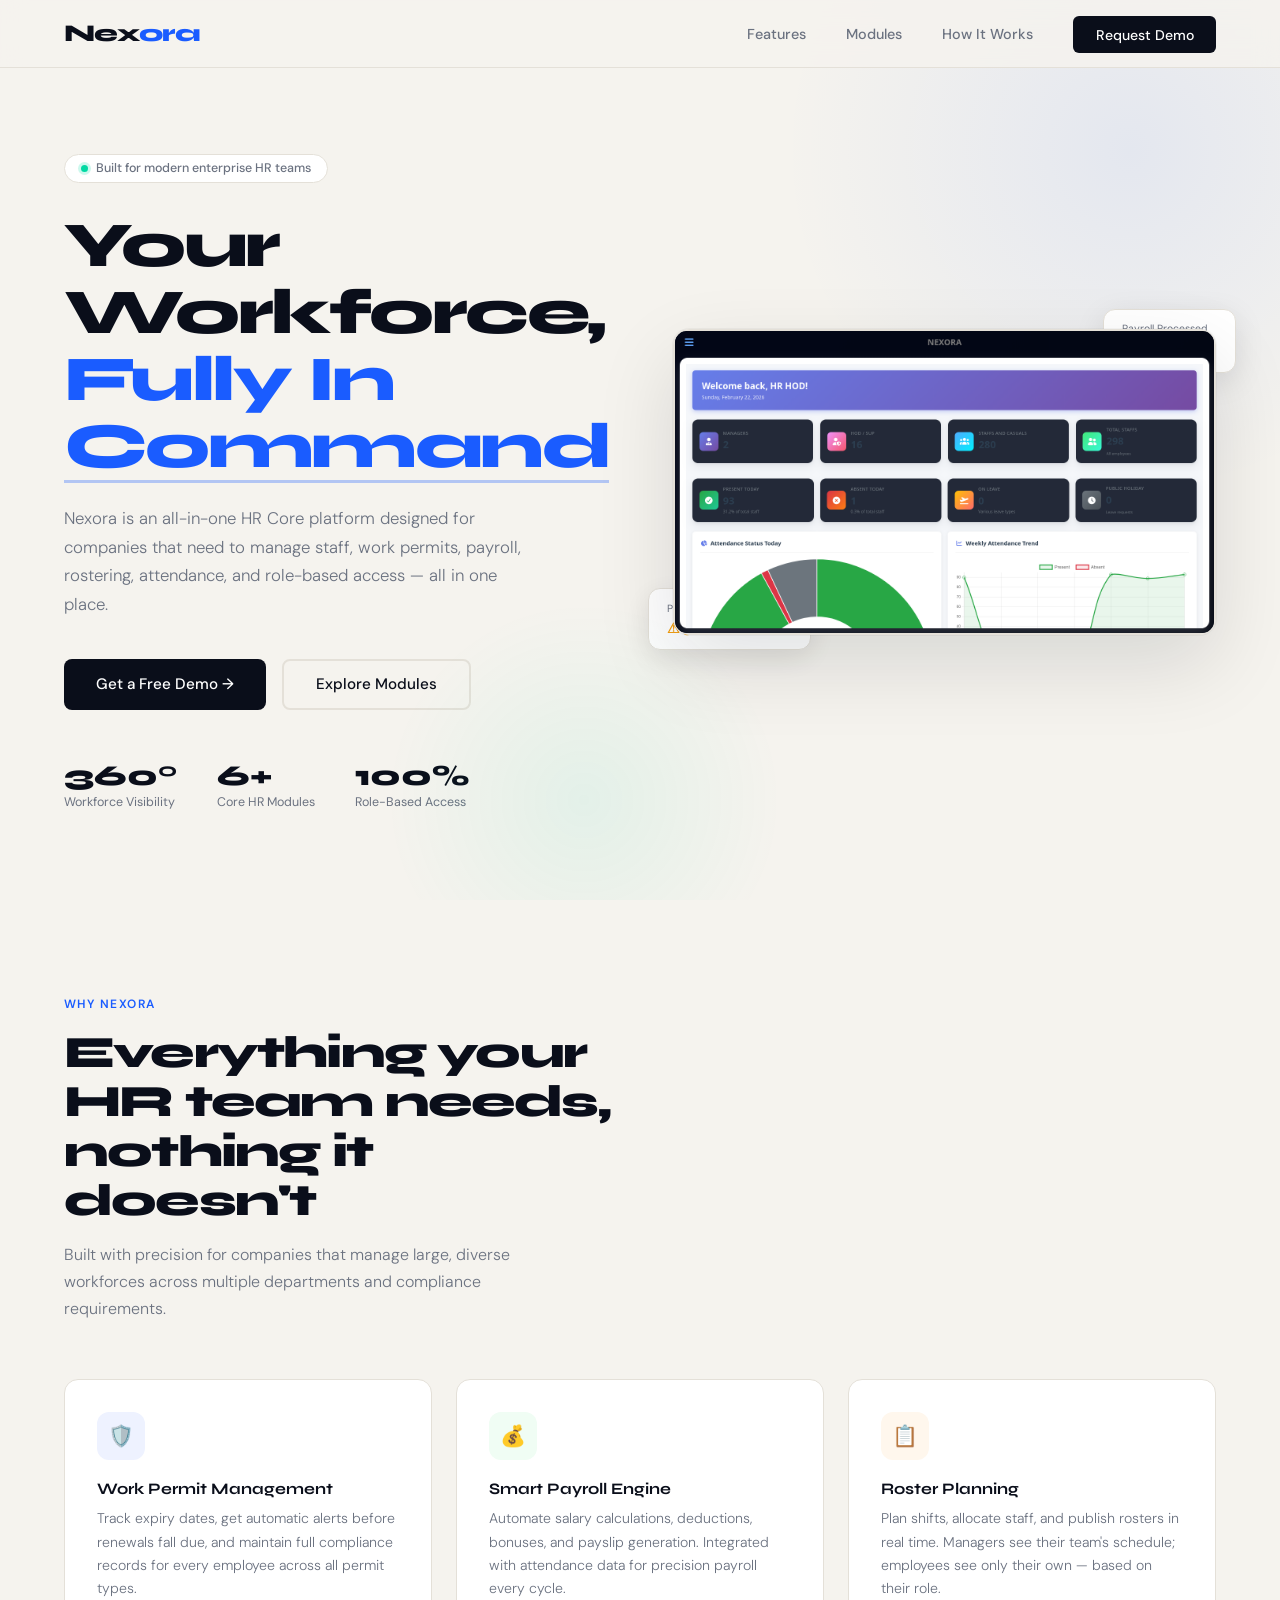
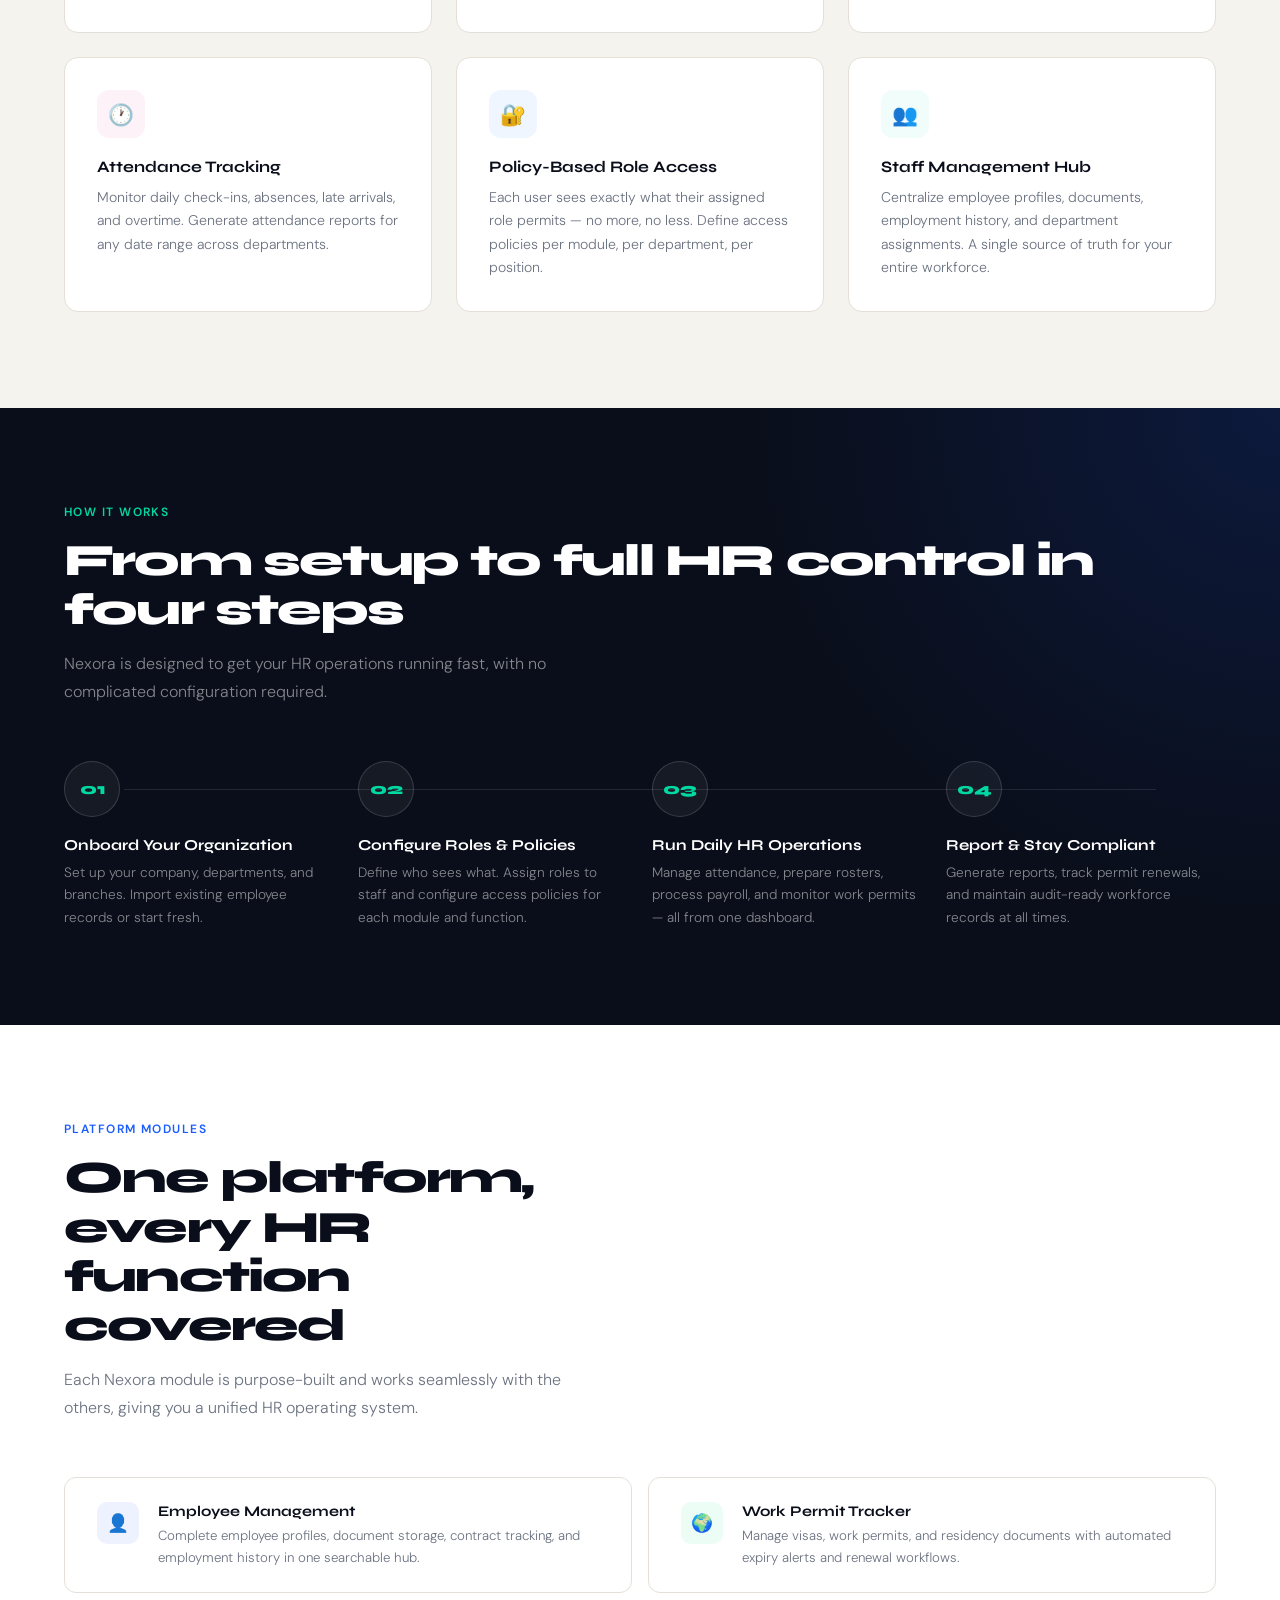
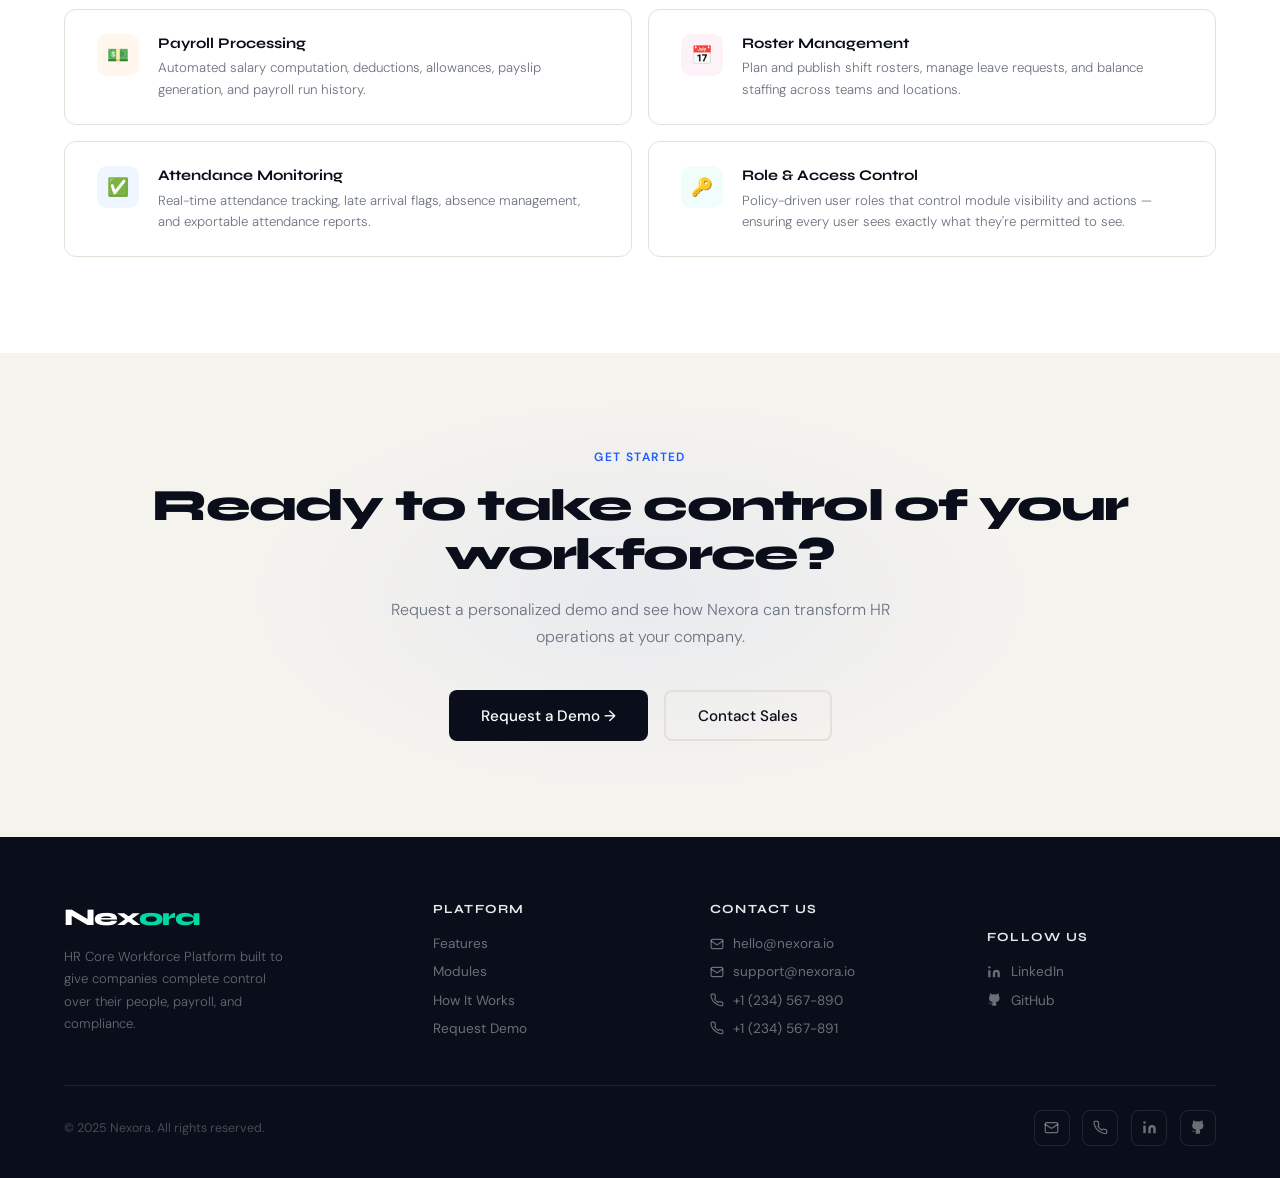
==== commit 18e8371f: "updating footer" ====
--- a/index.html
+++ b/index.html
@@ -267,22 +267,99 @@
     <h2 class="section-title">Ready to take control of your workforce?</h2>
     <p class="section-sub">Request a personalized demo and see how Nexora can transform HR operations at your company.</p>
     <div style="display:flex; gap:1rem; justify-content:center; flex-wrap:wrap;">
-      <a href="mailto:hello@nexora.io" class="btn-primary">Request a Demo →</a>
-      <a href="mailto:hello@nexora.io" class="btn-secondary">Contact Sales</a>
+      <a href="mailto:info@joelinaction.tech" class="btn-primary">Request a Demo →</a>
+      <a href="mailto:info@joelinaction.tech" class="btn-secondary">Contact Sales</a>
     </div>
   </div>
 </section>
 
 <!-- FOOTER -->
 <footer>
-  <a href="#" class="logo">Nex<span style="color:var(--accent2)">ora</span></a>
-  <div class="footer-links">
-    <a href="#features">Features</a>
-    <a href="#modules">Modules</a>
-    <a href="#how">How It Works</a>
-    <a href="#contact">Contact</a>
-  </div>
-  <p class="copy">© 2025 Nexora. All rights reserved.</p>
+  <!-- Brand -->
+  <div class="footer-brand">
+    <a href="#" class="logo">Nex<span style="color:var(--accent2)">ora</span></a>
+    <p>HR Core Workforce Platform built to give companies complete control over their people, payroll, and compliance.</p>
+  </div>
+
+  <!-- Navigation -->
+  <div class="footer-col">
+    <h5>Platform</h5>
+    <ul>
+      <li><a href="#features">Features</a></li>
+      <li><a href="#modules">Modules</a></li>
+      <li><a href="#how">How It Works</a></li>
+      <li><a href="#contact">Request Demo</a></li>
+    </ul>
+  </div>
+
+  <!-- Contact -->
+  <div class="footer-col">
+    <h5>Contact Us</h5>
+    <ul>
+      <li>
+        <a href="mailto:hello@nexora.io">
+          <svg width="14" height="14" viewBox="0 0 24 24" fill="none" stroke="currentColor" stroke-width="2" stroke-linecap="round" stroke-linejoin="round"><rect x="2" y="4" width="20" height="16" rx="2"/><path d="m22 7-8.97 5.7a1.94 1.94 0 0 1-2.06 0L2 7"/></svg>
+          hello@nexora.io
+        </a>
+      </li>
+      <li>
+        <a href="mailto:support@nexora.io">
+          <svg width="14" height="14" viewBox="0 0 24 24" fill="none" stroke="currentColor" stroke-width="2" stroke-linecap="round" stroke-linejoin="round"><rect x="2" y="4" width="20" height="16" rx="2"/><path d="m22 7-8.97 5.7a1.94 1.94 0 0 1-2.06 0L2 7"/></svg>
+          support@nexora.io
+        </a>
+      </li>
+      <li>
+        <a href="tel:+1234567890">
+          <svg width="14" height="14" viewBox="0 0 24 24" fill="none" stroke="currentColor" stroke-width="2" stroke-linecap="round" stroke-linejoin="round"><path d="M22 16.92v3a2 2 0 0 1-2.18 2 19.79 19.79 0 0 1-8.63-3.07A19.5 19.5 0 0 1 4.69 13a19.79 19.79 0 0 1-3.07-8.67A2 2 0 0 1 3.6 2h3a2 2 0 0 1 2 1.72c.127.96.361 1.903.7 2.81a2 2 0 0 1-.45 2.11L7.91 9.91a16 16 0 0 0 6.16 6.16l.91-.91a2 2 0 0 1 2.11-.45c.907.339 1.85.573 2.81.7A2 2 0 0 1 22 16.92z"/></svg>
+          +1 (234) 567-890
+        </a>
+      </li>
+      <li>
+        <a href="tel:+1234567891">
+          <svg width="14" height="14" viewBox="0 0 24 24" fill="none" stroke="currentColor" stroke-width="2" stroke-linecap="round" stroke-linejoin="round"><path d="M22 16.92v3a2 2 0 0 1-2.18 2 19.79 19.79 0 0 1-8.63-3.07A19.5 19.5 0 0 1 4.69 13a19.79 19.79 0 0 1-3.07-8.67A2 2 0 0 1 3.6 2h3a2 2 0 0 1 2 1.72c.127.96.361 1.903.7 2.81a2 2 0 0 1-.45 2.11L7.91 9.91a16 16 0 0 0 6.16 6.16l.91-.91a2 2 0 0 1 2.11-.45c.907.339 1.85.573 2.81.7A2 2 0 0 1 22 16.92z"/></svg>
+          +1 (234) 567-891
+        </a>
+      </li>
+    </ul>
+  </div>
+
+  <!-- Social -->
+  <div class="footer-col">
+    <h5>Follow Us</h5>
+    <ul>
+      <li>
+        <a href="https://linkedin.com/company/nexora" target="_blank">
+          <svg width="14" height="14" viewBox="0 0 24 24" fill="currentColor"><path d="M16 8a6 6 0 0 1 6 6v7h-4v-7a2 2 0 0 0-2-2 2 2 0 0 0-2 2v7h-4v-7a6 6 0 0 1 6-6z"/><rect x="2" y="9" width="4" height="12"/><circle cx="4" cy="4" r="2"/></svg>
+          LinkedIn
+        </a>
+      </li>
+      <li>
+        <a href="https://github.com/nexora-io" target="_blank">
+          <svg width="14" height="14" viewBox="0 0 24 24" fill="currentColor"><path d="M9 19c-5 1.5-5-2.5-7-3m14 6v-3.87a3.37 3.37 0 0 0-.94-2.61c3.14-.35 6.44-1.54 6.44-7A5.44 5.44 0 0 0 20 4.77 5.07 5.07 0 0 0 19.91 1S18.73.65 16 2.48a13.38 13.38 0 0 0-7 0C6.27.65 5.09 1 5.09 1A5.07 5.07 0 0 0 5 4.77a5.44 5.44 0 0 0-1.5 3.78c0 5.42 3.3 6.61 6.44 7A3.37 3.37 0 0 0 9 18.13V22"/></svg>
+          GitHub
+        </a>
+      </li>
+    </ul>
+  </div>
+
+  <!-- Bottom bar -->
+  <div class="footer-bottom">
+    <p class="copy">© 2025 Nexora. All rights reserved.</p>
+    <div class="social-icons">
+      <a href="mailto:hello@nexora.io" class="social-icon" title="Email">
+        <svg width="15" height="15" viewBox="0 0 24 24" fill="none" stroke="currentColor" stroke-width="2" stroke-linecap="round" stroke-linejoin="round"><rect x="2" y="4" width="20" height="16" rx="2"/><path d="m22 7-8.97 5.7a1.94 1.94 0 0 1-2.06 0L2 7"/></svg>
+      </a>
+      <a href="tel:+1234567890" class="social-icon" title="Phone">
+        <svg width="15" height="15" viewBox="0 0 24 24" fill="none" stroke="currentColor" stroke-width="2" stroke-linecap="round" stroke-linejoin="round"><path d="M22 16.92v3a2 2 0 0 1-2.18 2 19.79 19.79 0 0 1-8.63-3.07A19.5 19.5 0 0 1 4.69 13a19.79 19.79 0 0 1-3.07-8.67A2 2 0 0 1 3.6 2h3a2 2 0 0 1 2 1.72c.127.96.361 1.903.7 2.81a2 2 0 0 1-.45 2.11L7.91 9.91a16 16 0 0 0 6.16 6.16l.91-.91a2 2 0 0 1 2.11-.45c.907.339 1.85.573 2.81.7A2 2 0 0 1 22 16.92z"/></svg>
+      </a>
+      <a href="https://linkedin.com/company/nexora" target="_blank" class="social-icon" title="LinkedIn">
+        <svg width="15" height="15" viewBox="0 0 24 24" fill="currentColor"><path d="M16 8a6 6 0 0 1 6 6v7h-4v-7a2 2 0 0 0-2-2 2 2 0 0 0-2 2v7h-4v-7a6 6 0 0 1 6-6z"/><rect x="2" y="9" width="4" height="12"/><circle cx="4" cy="4" r="2"/></svg>
+      </a>
+      <a href="https://github.com/nexora-io" target="_blank" class="social-icon" title="GitHub">
+        <svg width="15" height="15" viewBox="0 0 24 24" fill="currentColor"><path d="M9 19c-5 1.5-5-2.5-7-3m14 6v-3.87a3.37 3.37 0 0 0-.94-2.61c3.14-.35 6.44-1.54 6.44-7A5.44 5.44 0 0 0 20 4.77 5.07 5.07 0 0 0 19.91 1S18.73.65 16 2.48a13.38 13.38 0 0 0-7 0C6.27.65 5.09 1 5.09 1A5.07 5.07 0 0 0 5 4.77a5.44 5.44 0 0 0-1.5 3.78c0 5.42 3.3 6.61 6.44 7A3.37 3.37 0 0 0 9 18.13V22"/></svg>
+      </a>
+    </div>
+  </div>
 </footer>
 
 <script>
--- a/style.css
+++ b/style.css
@@ -573,4 +573,64 @@
     .steps-grid { grid-template-columns: 1fr 1fr; }
     .modules-grid { grid-template-columns: 1fr; }
     footer { flex-direction: column; align-items: flex-start; padding: 2rem 1.5rem; }
-  }+  }
+
+   footer {
+      background: var(--ink);
+      color: rgba(255,255,255,0.5);
+      padding: 4rem 4rem 2rem;
+      display: grid;
+      grid-template-columns: 1.4fr 1fr 1fr 1fr;
+      gap: 3rem;
+    }
+    .footer-brand .logo { display: block; margin-bottom: 0.9rem; }
+    .footer-brand p {
+      font-size: 0.82rem;
+      color: rgba(255,255,255,0.38);
+      line-height: 1.7;
+      font-weight: 300;
+      max-width: 220px;
+    }
+    .footer-col h5 {
+      font-family: 'Syne', sans-serif;
+      font-weight: 700;
+      font-size: 0.78rem;
+      letter-spacing: 0.1em;
+      text-transform: uppercase;
+      color: rgba(255,255,255,0.9);
+      margin-bottom: 1.2rem;
+    }
+    .footer-col ul { list-style: none; display: flex; flex-direction: column; gap: 0.7rem; }
+    .footer-col ul a {
+      color: rgba(255,255,255,0.4);
+      text-decoration: none;
+      font-size: 0.85rem;
+      transition: color 0.2s;
+      display: flex; align-items: center; gap: 0.6rem;
+    }
+    .footer-col ul a:hover { color: #fff; }
+    .footer-col ul a svg { flex-shrink: 0; }
+    .footer-bottom {
+      grid-column: 1 / -1;
+      border-top: 1px solid rgba(255,255,255,0.08);
+      padding-top: 1.5rem;
+      display: flex; align-items: center; justify-content: space-between;
+      flex-wrap: wrap; gap: 1rem;
+    }
+    .footer-bottom .copy { font-size: 0.78rem; color: rgba(255,255,255,0.25); }
+    .social-icons { display: flex; gap: 0.8rem; }
+    .social-icon {
+      width: 36px; height: 36px;
+      border-radius: 8px;
+      border: 1px solid rgba(255,255,255,0.1);
+      display: flex; align-items: center; justify-content: center;
+      color: rgba(255,255,255,0.4);
+      text-decoration: none;
+      transition: all 0.2s;
+    }
+    .social-icon:hover { background: rgba(255,255,255,0.08); color: #fff; border-color: rgba(255,255,255,0.2); }
+    @media (max-width: 900px) {
+      footer { grid-template-columns: 1fr 1fr; padding: 3rem 1.5rem 1.5rem; gap: 2rem; }
+      .footer-brand { grid-column: 1 / -1; }
+      .footer-bottom { flex-direction: column; align-items: flex-start; }
+    }
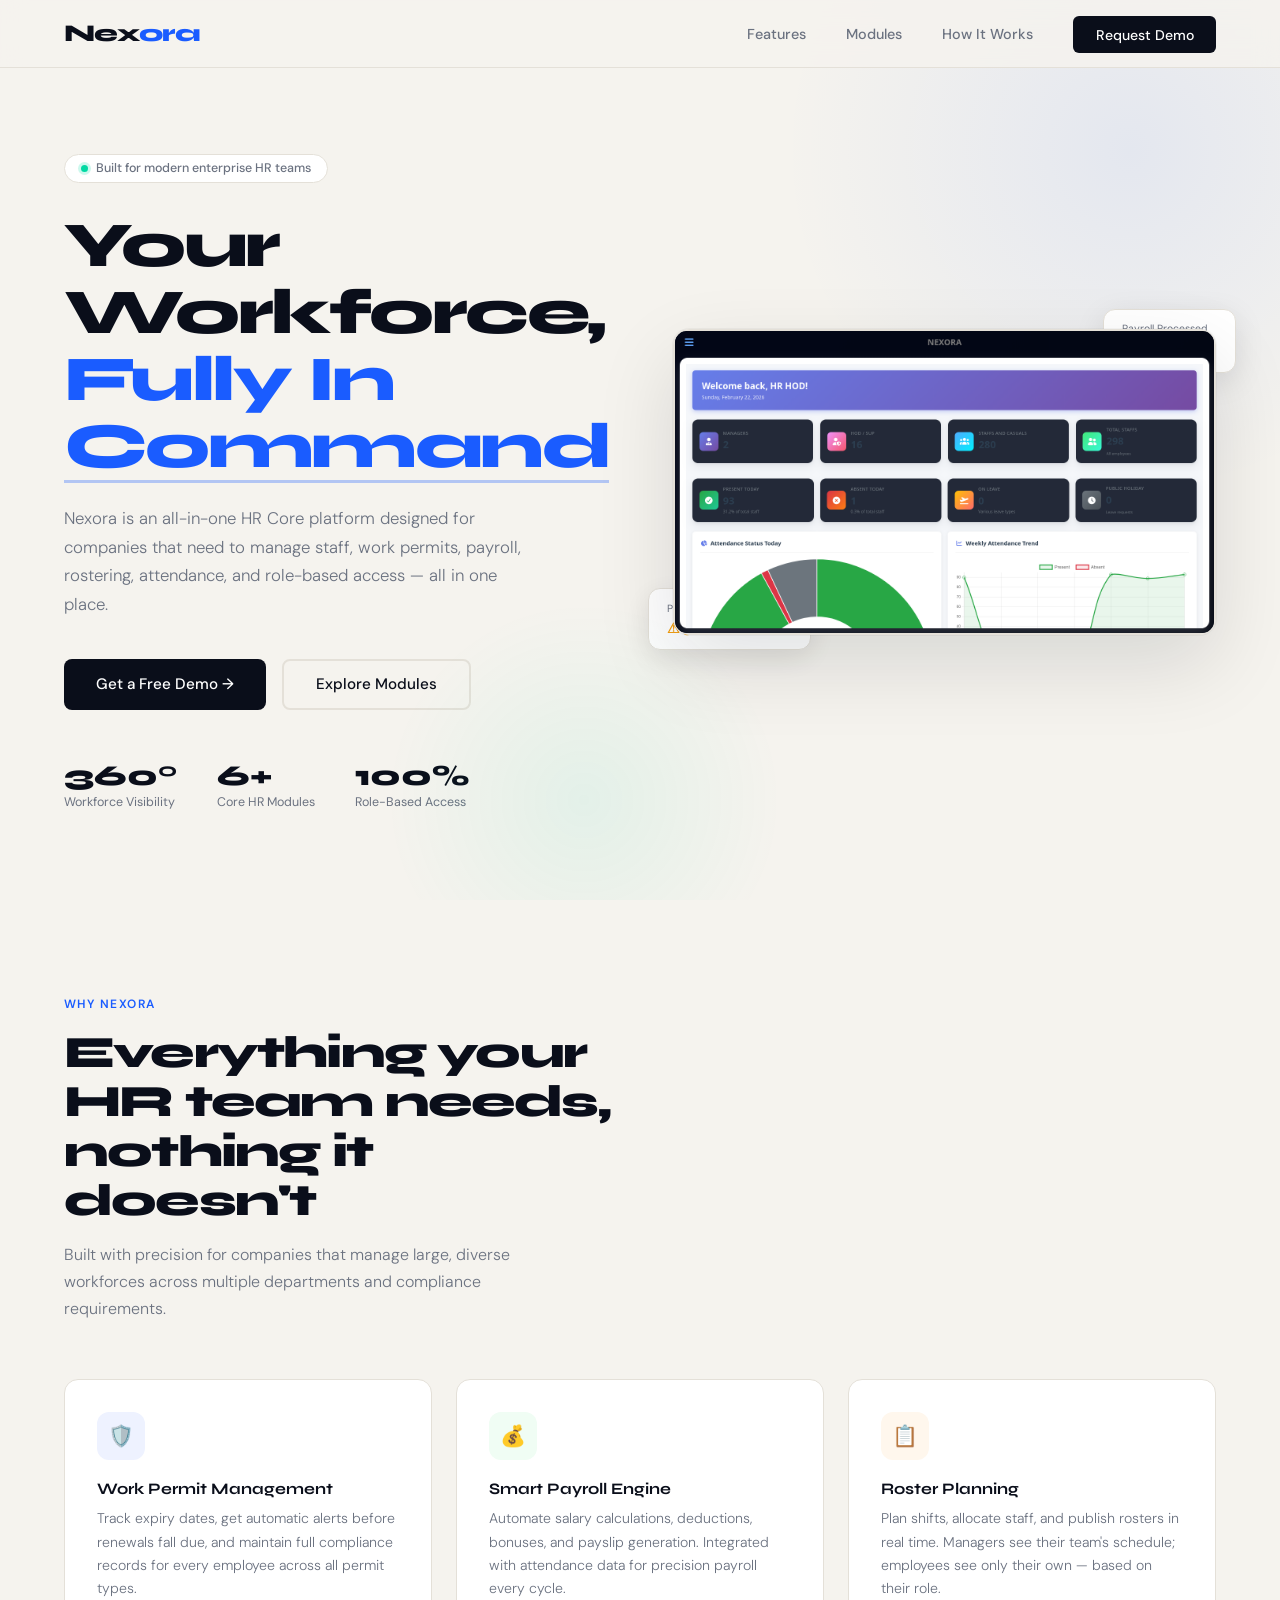
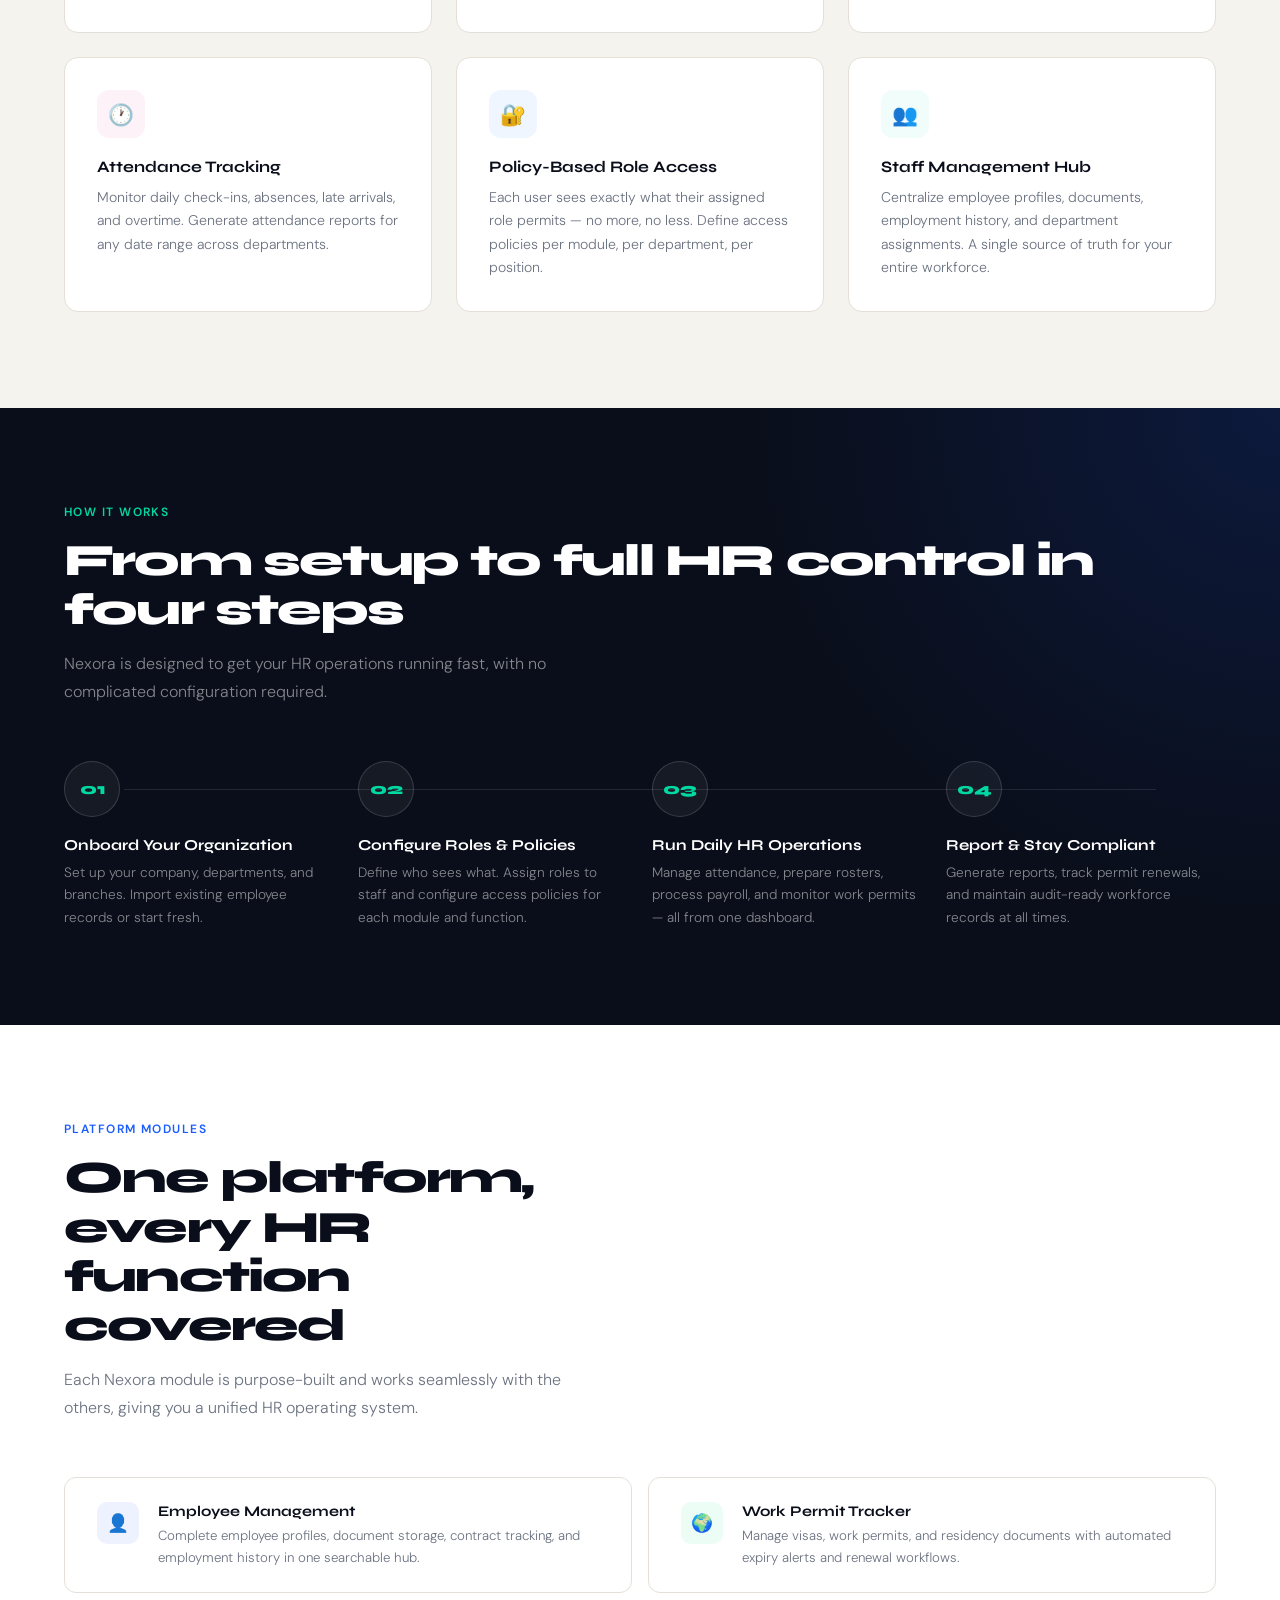
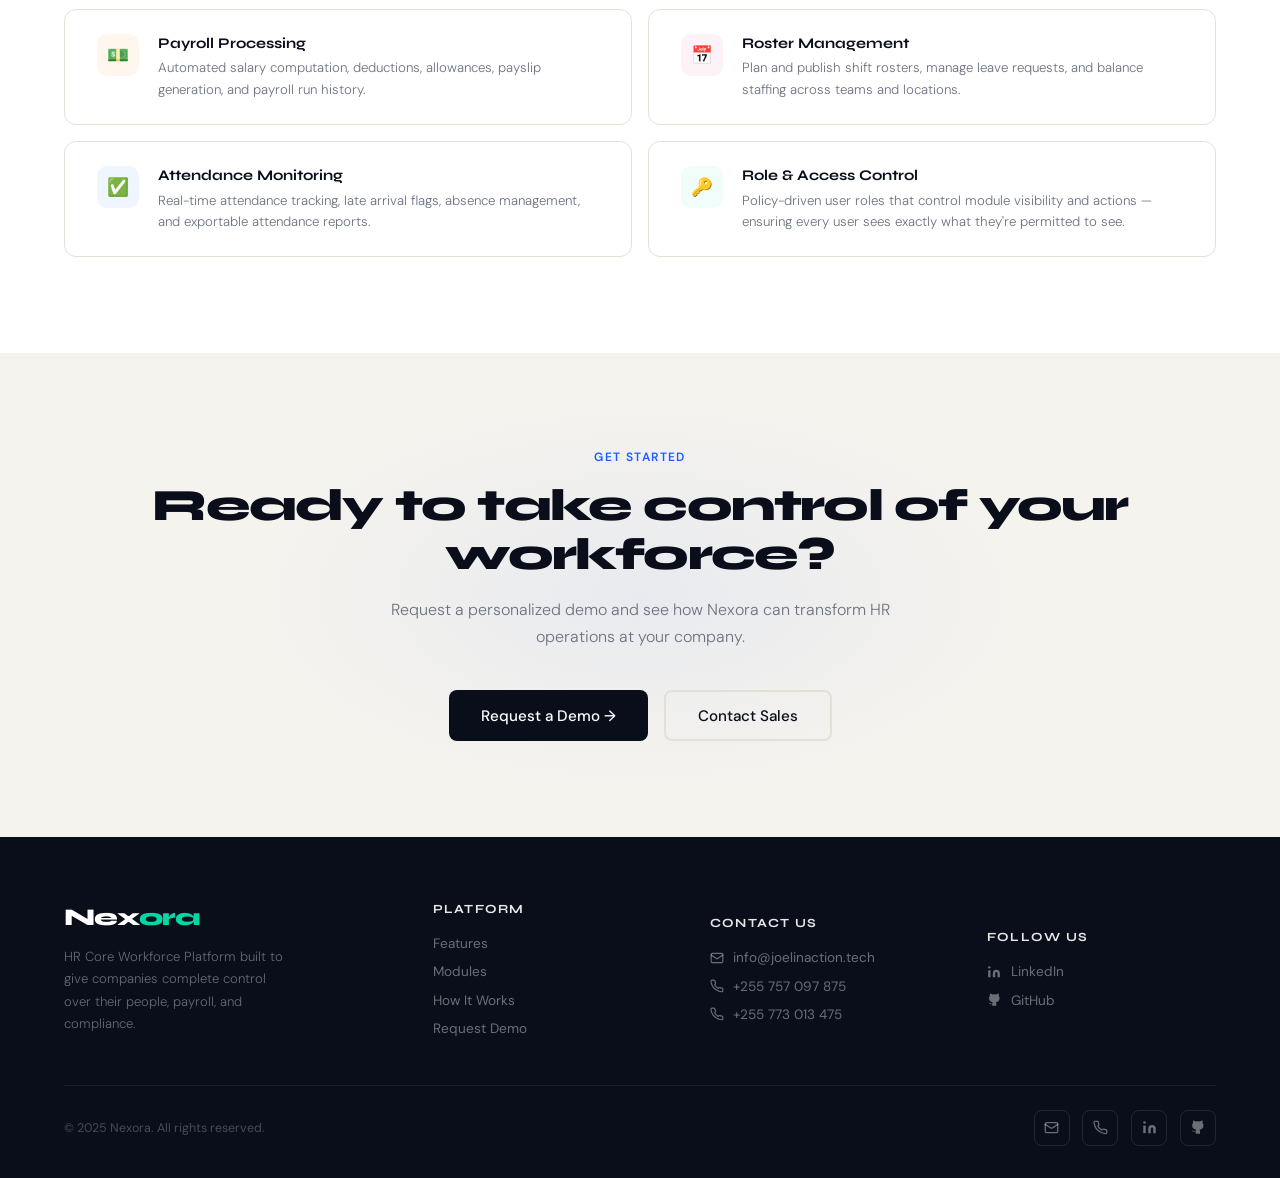
==== commit dc9246d1: "all updated done" ====
--- a/index.html
+++ b/index.html
@@ -297,27 +297,21 @@
     <h5>Contact Us</h5>
     <ul>
       <li>
-        <a href="mailto:hello@nexora.io">
+        <a href="mailto:info@joelinaction.tech">
           <svg width="14" height="14" viewBox="0 0 24 24" fill="none" stroke="currentColor" stroke-width="2" stroke-linecap="round" stroke-linejoin="round"><rect x="2" y="4" width="20" height="16" rx="2"/><path d="m22 7-8.97 5.7a1.94 1.94 0 0 1-2.06 0L2 7"/></svg>
-          hello@nexora.io
-        </a>
-      </li>
-      <li>
-        <a href="mailto:support@nexora.io">
-          <svg width="14" height="14" viewBox="0 0 24 24" fill="none" stroke="currentColor" stroke-width="2" stroke-linecap="round" stroke-linejoin="round"><rect x="2" y="4" width="20" height="16" rx="2"/><path d="m22 7-8.97 5.7a1.94 1.94 0 0 1-2.06 0L2 7"/></svg>
-          support@nexora.io
-        </a>
-      </li>
-      <li>
-        <a href="tel:+1234567890">
+          info@joelinaction.tech
+        </a>
+      </li>
+      <li>
+        <a href="tel:+255757097875">
           <svg width="14" height="14" viewBox="0 0 24 24" fill="none" stroke="currentColor" stroke-width="2" stroke-linecap="round" stroke-linejoin="round"><path d="M22 16.92v3a2 2 0 0 1-2.18 2 19.79 19.79 0 0 1-8.63-3.07A19.5 19.5 0 0 1 4.69 13a19.79 19.79 0 0 1-3.07-8.67A2 2 0 0 1 3.6 2h3a2 2 0 0 1 2 1.72c.127.96.361 1.903.7 2.81a2 2 0 0 1-.45 2.11L7.91 9.91a16 16 0 0 0 6.16 6.16l.91-.91a2 2 0 0 1 2.11-.45c.907.339 1.85.573 2.81.7A2 2 0 0 1 22 16.92z"/></svg>
-          +1 (234) 567-890
-        </a>
-      </li>
-      <li>
-        <a href="tel:+1234567891">
+          +255 757 097 875
+        </a>
+      </li>
+      <li>
+        <a href="tel:+255773013475">
           <svg width="14" height="14" viewBox="0 0 24 24" fill="none" stroke="currentColor" stroke-width="2" stroke-linecap="round" stroke-linejoin="round"><path d="M22 16.92v3a2 2 0 0 1-2.18 2 19.79 19.79 0 0 1-8.63-3.07A19.5 19.5 0 0 1 4.69 13a19.79 19.79 0 0 1-3.07-8.67A2 2 0 0 1 3.6 2h3a2 2 0 0 1 2 1.72c.127.96.361 1.903.7 2.81a2 2 0 0 1-.45 2.11L7.91 9.91a16 16 0 0 0 6.16 6.16l.91-.91a2 2 0 0 1 2.11-.45c.907.339 1.85.573 2.81.7A2 2 0 0 1 22 16.92z"/></svg>
-          +1 (234) 567-891
+          +255 773 013 475
         </a>
       </li>
     </ul>
@@ -328,13 +322,13 @@
     <h5>Follow Us</h5>
     <ul>
       <li>
-        <a href="https://linkedin.com/company/nexora" target="_blank">
+        <a href="https://linkedin.com/in/pyjoek" target="_blank">
           <svg width="14" height="14" viewBox="0 0 24 24" fill="currentColor"><path d="M16 8a6 6 0 0 1 6 6v7h-4v-7a2 2 0 0 0-2-2 2 2 0 0 0-2 2v7h-4v-7a6 6 0 0 1 6-6z"/><rect x="2" y="9" width="4" height="12"/><circle cx="4" cy="4" r="2"/></svg>
           LinkedIn
         </a>
       </li>
       <li>
-        <a href="https://github.com/nexora-io" target="_blank">
+        <a href="https://github.com/pyjoek" target="_blank">
           <svg width="14" height="14" viewBox="0 0 24 24" fill="currentColor"><path d="M9 19c-5 1.5-5-2.5-7-3m14 6v-3.87a3.37 3.37 0 0 0-.94-2.61c3.14-.35 6.44-1.54 6.44-7A5.44 5.44 0 0 0 20 4.77 5.07 5.07 0 0 0 19.91 1S18.73.65 16 2.48a13.38 13.38 0 0 0-7 0C6.27.65 5.09 1 5.09 1A5.07 5.07 0 0 0 5 4.77a5.44 5.44 0 0 0-1.5 3.78c0 5.42 3.3 6.61 6.44 7A3.37 3.37 0 0 0 9 18.13V22"/></svg>
           GitHub
         </a>
@@ -346,16 +340,16 @@
   <div class="footer-bottom">
     <p class="copy">© 2025 Nexora. All rights reserved.</p>
     <div class="social-icons">
-      <a href="mailto:hello@nexora.io" class="social-icon" title="Email">
+      <a href="mailto:info@joelinaction.tech" class="social-icon" title="Email">
         <svg width="15" height="15" viewBox="0 0 24 24" fill="none" stroke="currentColor" stroke-width="2" stroke-linecap="round" stroke-linejoin="round"><rect x="2" y="4" width="20" height="16" rx="2"/><path d="m22 7-8.97 5.7a1.94 1.94 0 0 1-2.06 0L2 7"/></svg>
       </a>
-      <a href="tel:+1234567890" class="social-icon" title="Phone">
+      <a href="tel:+255773013475" class="social-icon" title="Phone">
         <svg width="15" height="15" viewBox="0 0 24 24" fill="none" stroke="currentColor" stroke-width="2" stroke-linecap="round" stroke-linejoin="round"><path d="M22 16.92v3a2 2 0 0 1-2.18 2 19.79 19.79 0 0 1-8.63-3.07A19.5 19.5 0 0 1 4.69 13a19.79 19.79 0 0 1-3.07-8.67A2 2 0 0 1 3.6 2h3a2 2 0 0 1 2 1.72c.127.96.361 1.903.7 2.81a2 2 0 0 1-.45 2.11L7.91 9.91a16 16 0 0 0 6.16 6.16l.91-.91a2 2 0 0 1 2.11-.45c.907.339 1.85.573 2.81.7A2 2 0 0 1 22 16.92z"/></svg>
       </a>
-      <a href="https://linkedin.com/company/nexora" target="_blank" class="social-icon" title="LinkedIn">
+      <a href="https://linkedin.com/in/pyjoek" target="_blank" class="social-icon" title="LinkedIn">
         <svg width="15" height="15" viewBox="0 0 24 24" fill="currentColor"><path d="M16 8a6 6 0 0 1 6 6v7h-4v-7a2 2 0 0 0-2-2 2 2 0 0 0-2 2v7h-4v-7a6 6 0 0 1 6-6z"/><rect x="2" y="9" width="4" height="12"/><circle cx="4" cy="4" r="2"/></svg>
       </a>
-      <a href="https://github.com/nexora-io" target="_blank" class="social-icon" title="GitHub">
+      <a href="https://github.com/pyjoek" target="_blank" class="social-icon" title="GitHub">
         <svg width="15" height="15" viewBox="0 0 24 24" fill="currentColor"><path d="M9 19c-5 1.5-5-2.5-7-3m14 6v-3.87a3.37 3.37 0 0 0-.94-2.61c3.14-.35 6.44-1.54 6.44-7A5.44 5.44 0 0 0 20 4.77 5.07 5.07 0 0 0 19.91 1S18.73.65 16 2.48a13.38 13.38 0 0 0-7 0C6.27.65 5.09 1 5.09 1A5.07 5.07 0 0 0 5 4.77a5.44 5.44 0 0 0-1.5 3.78c0 5.42 3.3 6.61 6.44 7A3.37 3.37 0 0 0 9 18.13V22"/></svg>
       </a>
     </div>
